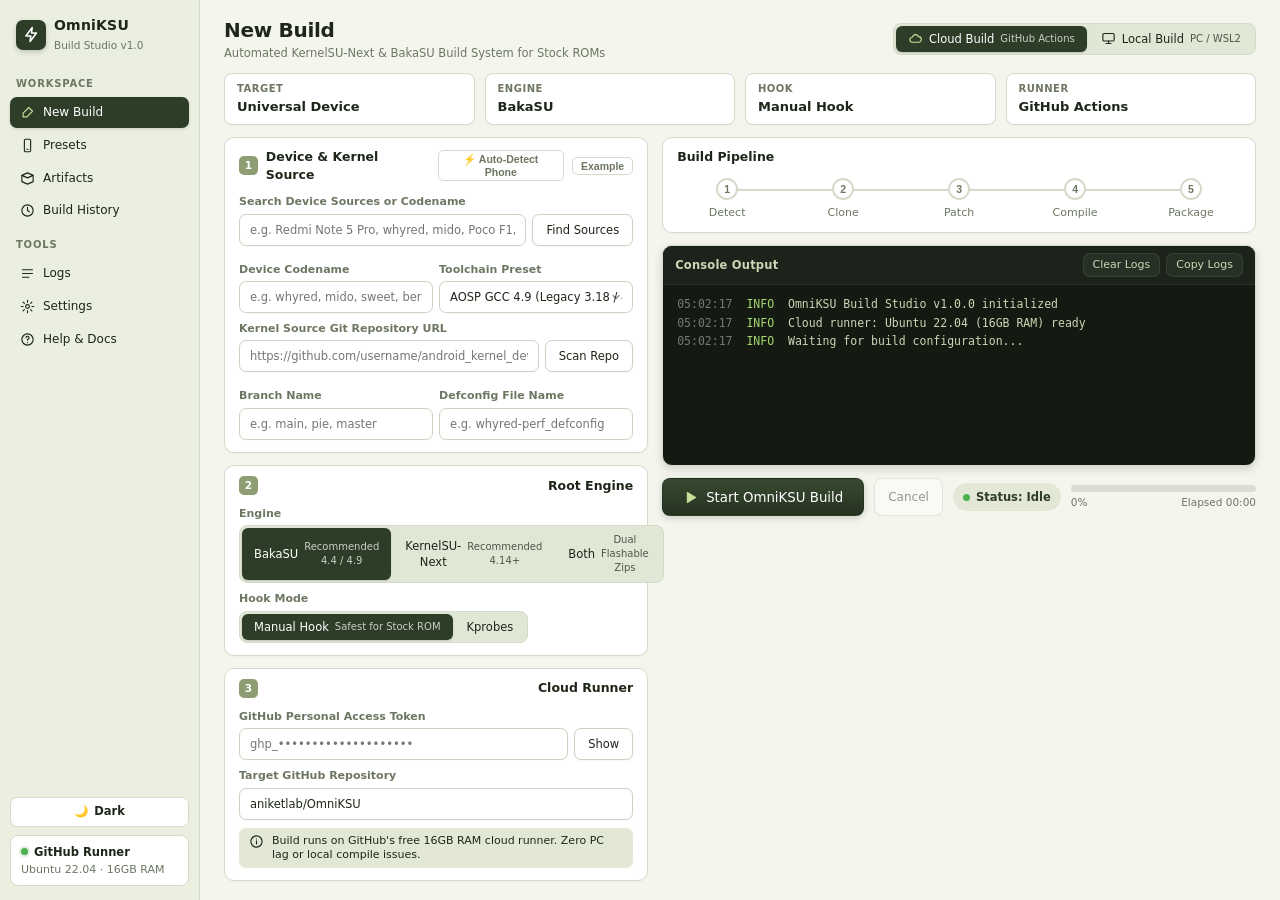
==== ui/index.html @ 3f1cba5b "feat: smart repo inspector, real-time codename sync, recommendation badge, dual engine (both) & kpro" ====
<!DOCTYPE html>
<html lang="en" data-theme="light">
<head>
  <meta charset="utf-8">
  <meta name="viewport" content="width=device-width, initial-scale=1">
  <title>OmniKSU — Build Studio</title>
  <link rel="stylesheet" href="styles.css">
</head>
<body>
<div class="app-shell">
  <!-- Windows Docked Sidebar (Full Height) -->
  <aside class="side">
    <div class="brand">
      <div class="mark">
        <svg viewBox="0 0 24 24"><path d="M13 2L4 14h7l-1 8 9-12h-7z"/></svg>
      </div>
      <div>
        <b>OmniKSU</b>
        <span>Build Studio v1.0</span>
      </div>
    </div>

    <div class="sl">WORKSPACE</div>
    <div class="nav on" data-nav="new-build">
      <svg viewBox="0 0 24 24"><path d="M14 4l6 6-9 9H5v-6z"/></svg>
      <span>New Build</span>
    </div>
    <div class="nav" data-nav="presets">
      <svg viewBox="0 0 24 24"><rect x="7" y="2" width="10" height="20" rx="2"/><path d="M11 18h2"/></svg>
      <span>Presets</span>
    </div>
    <div class="nav" data-nav="artifacts">
      <svg viewBox="0 0 24 24"><path d="M3 7l9-4 9 4-9 4z"/><path d="M3 7v10l9 4 9-4V7"/></svg>
      <span>Artifacts</span>
    </div>
    <div class="nav" data-nav="history">
      <svg viewBox="0 0 24 24"><circle cx="12" cy="12" r="9"/><path d="M12 7v5l3 2"/></svg>
      <span>Build History</span>
    </div>

    <div class="sl">TOOLS</div>
    <div class="nav" data-nav="logs">
      <svg viewBox="0 0 24 24"><path d="M4 6h16M4 12h16M4 18h10"/></svg>
      <span>Logs</span>
    </div>
    <div class="nav" data-nav="settings">
      <svg viewBox="0 0 24 24"><circle cx="12" cy="12" r="3"/><path d="M12 2v3M12 19v3M2 12h3M19 12h3M5 5l2 2M17 17l2 2M19 5l-2 2M7 17l-2 2"/></svg>
      <span>Settings</span>
    </div>
    <div class="nav" data-nav="docs">
      <svg viewBox="0 0 24 24"><circle cx="12" cy="12" r="9"/><path d="M9.5 9a2.5 2.5 0 015 .5c0 1.5-2.5 2-2.5 3.5M12 17h.01"/></svg>
      <span>Help &amp; Docs</span>
    </div>

    <div class="sp"></div>

    <div class="side-bottom">
      <button class="theme-toggle-btn" id="theme-toggle" title="Switch Theme">
        <span id="theme-icon">🌙</span>
        <span id="theme-name">Dark Mode</span>
      </button>

      <div class="stat">
        <b><span class="dot"></span><span id="sn">GitHub Runner</span></b>
        <span id="sd">Ubuntu 22.04 · 16GB RAM</span>
      </div>
    </div>
  </aside>

  <!-- Edge-to-Edge Main Content Area -->
  <main class="main">
    <header>
      <div>
        <h1>New Build</h1>
        <div class="sub">Automated KernelSU-Next &amp; BakaSU Build System for Stock ROMs</div>
      </div>
      <div class="seg" id="mode">
        <button class="on" data-m="cloud">
          <svg viewBox="0 0 24 24"><path d="M7 18a4 4 0 010-8 5 5 0 019.6-1A4 4 0 0117 18z"/></svg>
          Cloud Build <small>GitHub Actions</small>
        </button>
        <button data-m="local">
          <svg viewBox="0 0 24 24"><rect x="3" y="4" width="18" height="12" rx="2"/><path d="M8 20h8M12 16v4"/></svg>
          Local Build <small>PC / WSL2</small>
        </button>
      </div>
    </header>

    <!-- Key Stats Banner -->
    <div class="kv">
      <div><span>Target</span><b id="k1">whyred · 4.4</b></div>
      <div><span>Engine</span><b id="k2">BakaSU</b></div>
      <div><span>Hook</span><b id="k3">Manual Hook</b></div>
      <div><span>Runner</span><b id="k4">GitHub Actions</b></div>
    </div>

    <!-- Configuration & Build Grid -->
    <div class="grid">
      <!-- Left Column (Configuration) -->
      <div>
        <!-- Step 1: Device & Kernel Source -->
        <section class="pn">
          <div class="ph">
            <span><i>1</i>Device &amp; Kernel Source</span>
            <span class="row">
              <button type="button" class="btn-xs" id="btn-detect-phone" title="Detect attached phone via USB ADB">⚡ Auto-Detect Phone</button>
              <button type="button" class="btn-xs" id="btn-fill-example" title="Fill with verified test configuration">Example</button>
            </span>
          </div>
          <div class="pb">
            <!-- Search / Quick Finder Row -->
            <label>Search Device Sources or Codename</label>
            <div class="row">
              <input type="text" id="dev-search-input" placeholder="e.g. Redmi Note 5 Pro, whyred, mido, Poco F1, guacamole">
              <button type="button" class="btn" id="btn-search-sources">Find Sources</button>
            </div>

            <!-- Search Results Dropdown/Box (Collapsible) -->
            <div id="search-results-box" class="search-box hide">
              <div class="sb-header">Found GitHub Kernel Repositories:</div>
              <div id="search-results-list"></div>
            </div>

            <div class="row" style="margin-top: 8px;">
              <div style="flex: 1.2;">
                <label>Device Codename</label>
                <input type="text" id="dev-codename" placeholder="e.g. whyred, mido, sweet, beryllium">
              </div>
              <div style="flex: 1.2;">
                <label>Toolchain Preset</label>
                <select id="toolchain-preset">
                  <option value="gcc-4.9">AOSP GCC 4.9 (Legacy 3.18 / 4.4 / 4.9)</option>
                  <option value="proton-clang">Proton Clang (Kernel 4.14 / 4.19 / 5.4+)</option>
                </select>
              </div>
            </div>

            <label>Kernel Source Git Repository URL</label>
            <div class="row">
              <input type="text" id="kernel-repo" placeholder="https://github.com/username/android_kernel_device">
              <button type="button" class="btn" id="btn-scan-repo" title="Auto-scan repository branches, defconfigs & kernel version">Scan Repo</button>
            </div>

            <!-- Live Compatibility Card (Populates after scan or search) -->
            <div id="compat-card" class="compat-card hide">
              <div class="cc-header">
                <span class="cc-badge" id="cc-ver">Linux 4.4.153</span>
                <span class="cc-badge" id="cc-os">Android 9 (Pie)</span>
                <span class="cc-badge cc-engine" id="cc-engine">BakaSU</span>
              </div>
              <div class="cc-desc" id="cc-rationale">Kernel 4.4 detected. BakaSU atomic pointer swap selected to prevent SELinux boot deadlocks.</div>
              <div class="cc-notice" id="cc-notice">⚠️ Ensure your device is running the matching Android version before flashing.</div>
            </div>

            <div class="row" style="margin-top: 8px;">
              <div style="flex: 1;">
                <label>Branch Name</label>
                <div id="branch-container">
                  <input type="text" id="kernel-branch" placeholder="e.g. main, pie, master">
                </div>
              </div>
              <div style="flex: 1;">
                <label>Defconfig File Name</label>
                <div id="defconfig-container">
                  <input type="text" id="kernel-defconfig" placeholder="e.g. whyred-perf_defconfig">
                </div>
              </div>
            </div>
          </div>
        </section>

        <!-- Step 2: Root Engine -->
        <section class="pn">
          <div class="ph"><i>2</i>Root Engine</div>
          <div class="pb">
            <label>Engine</label>
            <div class="seg" id="eng">
              <button class="on" data-val="bakasu">BakaSU <small>Recommended 4.4 / 4.9</small></button>
              <button data-val="kernelsu-next">KernelSU-Next <small>Recommended 4.14+</small></button>
              <button data-val="both">Both <small>Dual Flashable Zips</small></button>
            </div>

            <label>Hook Mode</label>
            <div class="seg" id="hook">
              <button class="on" data-val="manual">Manual Hook <small>Safest for Stock ROM</small></button>
              <button data-val="kprobes">Kprobes</button>
            </div>
          </div>
        </section>

        <!-- Step 3A: Cloud Runner -->
        <section class="pn" id="cloud">
          <div class="ph"><i>3</i>Cloud Runner</div>
          <div class="pb">
            <label>GitHub Personal Access Token</label>
            <div class="row">
              <input type="password" id="tok" placeholder="ghp_••••••••••••••••••••">
              <button class="btn" id="eye">Show</button>
            </div>
            <label>Target GitHub Repository</label>
            <input type="text" id="target-repo" value="aniketlab/OmniKSU">
            <div class="note">
              <svg viewBox="0 0 24 24"><circle cx="12" cy="12" r="9"/><path d="M12 11v5M12 8h.01"/></svg>
              Build runs on GitHub's free 16GB RAM cloud runner. Zero PC lag or local compile issues.
            </div>
          </div>
        </section>

        <!-- Step 3B: Local Environment -->
        <section class="pn hide" id="local">
          <div class="ph"><i>3</i>Local Environment</div>
          <div class="pb">
            <span class="pill" id="wsl-pill"><span class="dot"></span>WSL2 Detected: Ubuntu</span>
            <label>CPU Threads</label>
            <input type="range" id="thr" min="4" max="16" value="16">
            <div class="rng">
              <span>4</span>
              <b id="thv">16 threads (all cores)</b>
              <span>16</span>
            </div>
            <label>Output Directory</label>
            <div class="row">
              <input type="text" id="out" value="C:\OmniKSU\output">
              <button class="btn" id="brw">Browse…</button>
            </div>
          </div>
        </section>
      </div>

      <!-- Right Column (Build Pipeline & Console) -->
      <div>
        <!-- Pipeline Stepper -->
        <section class="pn">
          <div class="ph">Build Pipeline</div>
          <div class="pipe" id="pipe">
            <div class="stg"><u>1</u>Detect</div>
            <div class="stg"><u>2</u>Clone</div>
            <div class="stg"><u>3</u>Patch</div>
            <div class="stg"><u>4</u>Compile</div>
            <div class="stg"><u>5</u>Package</div>
          </div>
        </section>

        <!-- Console Output -->
        <section class="cons">
          <div class="ch">
            <span>Console Output</span>
            <span class="row">
              <button class="btn" id="clr">Clear Logs</button>
              <button class="btn" id="cpy">Copy Logs</button>
            </span>
          </div>
          <div id="log"></div>
        </section>

        <!-- Build Action Bar -->
        <div class="act">
          <button class="go" id="go">
            <svg viewBox="0 0 24 24"><path d="M7 4l13 8-13 8z"/></svg>
            Start OmniKSU Build
          </button>
          <button class="btn stop" id="stop" disabled>Cancel</button>
          <span class="chip" id="st"><i></i>Status: Idle</span>

          <div class="bw">
            <div class="bar"><div id="pb"></div></div>
            <div class="bm">
              <span id="pc">0%</span>
              <span id="el">Elapsed 00:00</span>
            </div>
          </div>
        </div>
      </div>
    </div>
  </main>
</div>

<script src="app.js"></script>
</body>
</html>
---- ui/styles.css ----
/* OmniKSU Windows Native Edge-to-Edge Theme (Optimized Compact Edition) */

:root, :root[data-theme="light"] {
  --theme: light;
  --bg: #F4F6ED;
  --card: #FFFFFF;
  --side: #EAEFE0;
  --side-grad: #EAEFE0;
  --sage: #8F9E72;
  --sage-l: #E2E8D5;
  --lime: #FFFFFF;
  --olive: #2E3D28;
  --olive2: #3F5436;
  --tx: #1E2619;
  --mute: #6C7762;
  --bd: #D5DBCA;
  --bd-input: #CCD3C0;
  --field: #FFFFFF;
  --con: #141912;
  --con-header: #1C231A;
  --con-btn: #273024;
  --con-btn-hover: #323E2E;
  --con-tx: #CBD7B4;
  --ok: #2E7D32;
  --err: #C62828;
  --warn: #B78103;
  --nav-hover: rgba(46,61,40,.07);
  --nav-on: #2E3D28;
  --nav-on-tx: #FFFFFF;
  --nav-on-svg: #C8DE9A;
  --btn-grad: #FFFFFF;
  --btn-hover: #F2F5EC;
  --go-grad: linear-gradient(180deg, #384A31, #253220);
  --go-hover: linear-gradient(180deg, #42573A, #2C3C27);
  --go-tx: #FFFFFF;
  --go-svg: #C8DE9A;
  --chip-bg: #E2E8D5;
  --chip-tx: #2E3D28;
  --seg-bg: #E1E7D5;
  --seg-on-bg: #2E3D28;
  --seg-on-tx: #FFFFFF;
  --seg-on-svg: #C8DE9A;
  --prog-grad: linear-gradient(90deg, #8F9E72, #2E3D28);
  --pipe-line: #D5DBCA;
  --pipe-act: #2E3D28;
  --pipe-done-bg: #2E3D28;
  --pipe-done-tx: #FFFFFF;
}

:root[data-theme="dark"] {
  --theme: dark;
  --bg: #181818;
  --card: #222222;
  --side: #141414;
  --side-grad: #141414;
  --sage: #A0A0A0;
  --sage-l: #2A2A2A;
  --lime: #FFFFFF;
  --olive: #E10600;
  --olive2: #FF2A1F;
  --tx: #F0F0F0;
  --mute: #9E9E9E;
  --bd: #2E2E2E;
  --bd-input: #383838;
  --field: #1A1A1A;
  --con: #0E0E0E;
  --con-header: #161616;
  --con-btn: #242424;
  --con-btn-hover: #303030;
  --con-tx: #EEEEEE;
  --ok: #4CAF50;
  --err: #FF5252;
  --warn: #FFB300;
  --nav-hover: rgba(255,255,255,.06);
  --nav-on: rgba(255,255,255,.08);
  --nav-on-tx: #FFFFFF;
  --nav-on-svg: #E10600;
  --btn-grad: #262626;
  --btn-hover: #303030;
  --go-grad: linear-gradient(180deg, #E10600, #B30500);
  --go-hover: linear-gradient(180deg, #FF1E17, #C90500);
  --go-tx: #FFFFFF;
  --go-svg: #FFFFFF;
  --chip-bg: #282828;
  --chip-tx: #F0F0F0;
  --seg-bg: #1E1E1E;
  --seg-on-bg: #E10600;
  --seg-on-tx: #FFFFFF;
  --seg-on-svg: #FFFFFF;
  --prog-grad: linear-gradient(90deg, #FF5252, #E10600);
  --pipe-line: #333333;
  --pipe-act: #E10600;
  --pipe-done-bg: #E10600;
  --pipe-done-tx: #FFFFFF;
}

* { box-sizing: border-box; }

html, body {
  margin: 0;
  padding: 0;
  width: 100vw;
  height: 100vh;
  overflow: hidden;
  background: var(--bg);
  font: 12.5px/1.4 "Segoe UI Variable", "Segoe UI", -apple-system, system-ui, sans-serif;
  color: var(--tx);
  user-select: none;
}

svg {
  width: 15px;
  height: 15px;
  stroke: currentColor;
  fill: none;
  stroke-width: 1.8;
  stroke-linecap: round;
  stroke-linejoin: round;
  flex: none;
}

/* Edge-to-Edge App Shell */
.app-shell {
  display: flex;
  width: 100vw;
  height: 100vh;
  background: var(--bg);
}

/* Native Sidebar */
.side {
  width: 200px;
  height: 100vh;
  background: var(--side);
  border-right: 1px solid var(--bd);
  padding: 14px 10px;
  display: flex;
  flex-direction: column;
  gap: 2px;
  flex-shrink: 0;
}

.brand {
  display: flex;
  gap: 8px;
  align-items: center;
  padding: 2px 6px 12px;
}
.mark {
  width: 30px;
  height: 30px;
  border-radius: 7px;
  background: var(--olive);
  color: var(--lime);
  display: grid;
  place-items: center;
  box-shadow: 0 2px 5px rgba(0,0,0,.18);
}
.mark svg {
  width: 17px;
  height: 17px;
  stroke-width: 2.2;
}
.brand b {
  display: block;
  font-size: 14px;
  letter-spacing: .2px;
  font-weight: 700;
}
.brand span {
  font-size: 10.5px;
  color: var(--mute);
}

.sl {
  font-size: 10px;
  font-weight: 700;
  letter-spacing: .8px;
  color: var(--mute);
  padding: 10px 6px 4px;
}
.nav {
  display: flex;
  align-items: center;
  gap: 8px;
  padding: 7px 10px;
  border-radius: 7px;
  color: var(--tx);
  cursor: pointer;
  font-weight: 500;
  font-size: 12px;
  position: relative;
  transition: background 0.15s ease;
}
.nav:hover { background: var(--nav-hover); }
.nav.on {
  background: var(--nav-on);
  color: var(--nav-on-tx);
  box-shadow: 0 1px 3px rgba(0,0,0,.15);
}
.nav.on svg { stroke: var(--nav-on-svg); }

.nav em {
  margin-left: auto;
  font-style: normal;
  font-size: 10px;
  background: rgba(0,0,0,.12);
  padding: 1px 6px;
  border-radius: 8px;
}
.sp { flex: 1; }

.side-bottom {
  display: flex;
  flex-direction: column;
  gap: 8px;
}

.stat {
  background: var(--card);
  border: 1px solid var(--bd);
  border-radius: 8px;
  padding: 8px 10px;
  font-size: 11px;
  color: var(--mute);
}
.stat b {
  display: flex;
  gap: 6px;
  align-items: center;
  color: var(--tx);
  font-size: 11.5px;
  margin-bottom: 2px;
}
.dot {
  width: 7px;
  height: 7px;
  border-radius: 50%;
  background: #4caf50;
  box-shadow: 0 0 0 2px rgba(76,175,80,.2);
}

.theme-toggle-btn {
  height: 30px;
  background: var(--card);
  border: 1px solid var(--bd);
  border-radius: 7px;
  color: var(--tx);
  cursor: pointer;
  display: flex;
  align-items: center;
  justify-content: center;
  gap: 6px;
  font: inherit;
  font-size: 11.5px;
  font-weight: 600;
  transition: background 0.15s;
}
.theme-toggle-btn:hover {
  background: var(--nav-hover);
}

.main {
  flex: 1;
  height: 100vh;
  overflow-y: auto;
  padding: 16px 24px 20px;
}
.main::-webkit-scrollbar {
  width: 5px;
}
.main::-webkit-scrollbar-track {
  background: transparent;
}
.main::-webkit-scrollbar-thumb {
  background: rgba(0,0,0,.15);
  border-radius: 4px;
}
:root[data-theme="dark"] .main::-webkit-scrollbar-thumb {
  background: rgba(255,255,255,.15);
}

header {
  display: flex;
  flex-wrap: wrap;
  gap: 12px;
  justify-content: space-between;
  align-items: center;
  margin-bottom: 12px;
}
h1 {
  margin: 0;
  font-size: 20px;
  font-weight: 700;
  letter-spacing: -.3px;
}
.sub {
  color: var(--mute);
  margin-top: 1px;
  font-size: 11.5px;
}

.seg {
  display: inline-flex;
  background: var(--seg-bg);
  border-radius: 8px;
  padding: 2px;
  gap: 2px;
  border: 1px solid var(--bd);
}
.seg button {
  border: 0;
  background: transparent;
  font: inherit;
  font-weight: 500;
  color: var(--tx);
  padding: 5px 12px;
  border-radius: 6px;
  cursor: pointer;
  display: flex;
  gap: 6px;
  align-items: center;
  font-size: 11.5px;
  transition: all .15s ease;
}
.seg button.on {
  background: var(--seg-on-bg);
  color: var(--seg-on-tx);
  box-shadow: 0 1px 2px rgba(0,0,0,.15);
}
.seg button.on svg { stroke: var(--seg-on-svg); }
.seg small {
  opacity: .75;
  font-size: 10px;
}

.kv {
  display: grid;
  grid-template-columns: repeat(4, 1fr);
  gap: 10px;
  margin-bottom: 12px;
}
.kv div {
  background: var(--card);
  border: 1px solid var(--bd);
  border-radius: 8px;
  padding: 8px 12px;
  box-shadow: 0 1px 2px rgba(0,0,0,.03);
}
.kv span {
  display: block;
  font-size: 10px;
  font-weight: 600;
  letter-spacing: .5px;
  text-transform: uppercase;
  color: var(--mute);
}
.kv b {
  display: block;
  font-size: 13px;
  margin-top: 2px;
  white-space: nowrap;
  overflow: hidden;
  text-overflow: ellipsis;
}

.grid {
  display: grid;
  grid-template-columns: minmax(0, 5fr) minmax(0, 7fr);
  gap: 14px;
}

.pn {
  background: var(--card);
  border: 1px solid var(--bd);
  border-radius: 10px;
  margin-bottom: 12px;
  box-shadow: 0 1px 2px rgba(0,0,0,.03);
}
.ph {
  display: flex;
  align-items: center;
  justify-content: space-between;
  gap: 8px;
  padding: 10px 14px 0;
  font-size: 12.5px;
  font-weight: 700;
}
.ph > span {
  display: inline-flex;
  align-items: center;
  gap: 8px;
}
.btn-xs {
  background: var(--card);
  border: 1px solid var(--bd);
  color: var(--mute);
  border-radius: 5px;
  padding: 2px 8px;
  font-size: 10.5px;
  font-weight: 600;
  cursor: pointer;
  transition: all .15s ease;
}
.btn-xs:hover {
  color: var(--tx);
  border-color: var(--olive);
}

.search-box {
  background: var(--card);
  border: 1px solid var(--bd);
  border-radius: 7px;
  margin-top: 6px;
  padding: 8px;
  max-height: 180px;
  overflow-y: auto;
  box-shadow: 0 4px 10px rgba(0,0,0,.08);
}
.search-box.hide { display: none; }
.sb-header {
  font-size: 10.5px;
  font-weight: 700;
  color: var(--mute);
  margin-bottom: 6px;
  text-transform: uppercase;
}
.sb-item {
  padding: 6px 8px;
  border-radius: 5px;
  cursor: pointer;
  display: flex;
  justify-content: space-between;
  align-items: center;
  border-bottom: 1px solid var(--bd);
  transition: background .15s ease;
}
.sb-item:hover {
  background: var(--nav-hover);
}
.sb-item.rec {
  background: rgba(76, 175, 80, 0.06);
  border-left: 3px solid #4caf50;
}
:root[data-theme="dark"] .sb-item.rec {
  background: rgba(76, 175, 80, 0.12);
  border-left: 3px solid #81c784;
}
.rec-badge {
  display: inline-flex;
  align-items: center;
  gap: 3px;
  background: rgba(76, 175, 80, 0.15);
  color: #2e7d32;
  border: 1px solid rgba(76, 175, 80, 0.35);
  font-size: 9px;
  font-weight: 700;
  padding: 1px 6px;
  border-radius: 4px;
  margin-left: 6px;
  letter-spacing: 0.3px;
  text-transform: uppercase;
}
:root[data-theme="dark"] .rec-badge {
  background: rgba(76, 175, 80, 0.25);
  color: #81c784;
  border-color: rgba(76, 175, 80, 0.5);
}
.sb-item-title {
  font-weight: 600;
  font-size: 11.5px;
  color: var(--tx);
  display: flex;
  align-items: center;
}
.sb-item-meta {
  font-size: 10px;
  color: var(--mute);
}
.sb-item-stars {
  font-size: 10.5px;
  font-weight: 700;
  color: #e6a23c;
}

.compat-card {
  background: var(--sage-l);
  border: 1px solid var(--olive);
  border-radius: 8px;
  padding: 10px 12px;
  margin-top: 10px;
  transition: all .2s ease;
}
.compat-card.hide { display: none; }
.cc-header {
  display: flex;
  gap: 6px;
  flex-wrap: wrap;
  align-items: center;
  margin-bottom: 6px;
}
.cc-badge {
  background: var(--card);
  border: 1px solid var(--bd);
  padding: 2px 7px;
  border-radius: 4px;
  font-size: 10px;
  font-weight: 700;
  color: var(--tx);
}
.cc-badge.cc-engine {
  background: var(--olive);
  color: #fff;
  border: none;
}
.cc-desc {
  font-size: 11px;
  color: var(--tx);
  line-height: 1.4;
  margin-bottom: 4px;
}
.cc-notice {
  font-size: 10.5px;
  color: #e65100;
  font-weight: 600;
}
:root[data-theme="dark"] .cc-notice {
  color: #ff9800;
}
.ph i {
  font-style: normal;
  width: 19px;
  height: 19px;
  border-radius: 5px;
  background: var(--sage);
  color: var(--card);
  display: grid;
  place-items: center;
  font-size: 10.5px;
  font-weight: 800;
}
.pb { padding: 10px 14px 12px; }

label {
  display: block;
  font-size: 11px;
  font-weight: 600;
  color: var(--mute);
  margin: 8px 0 4px;
}
.pb > label:first-child { margin-top: 1px; }

input[type=text], input[type=password], select {
  width: 100%;
  height: 32px;
  background: var(--field);
  border: 1px solid var(--bd-input);
  border-radius: 7px;
  padding: 0 10px;
  font: inherit;
  font-size: 11.5px;
  color: var(--tx);
  outline: 0;
  box-shadow: 0 1px 1px rgba(0,0,0,.02);
}
select {
  appearance: none;
  background-image: url("data:image/svg+xml,%3Csvg xmlns='http://www.w3.org/2000/svg' width='12' height='12' viewBox='0 0 24 24' fill='none' stroke='%23888888' stroke-width='2.6' stroke-linecap='round'%3E%3Cpath d='m6 9 6 6 6-6'/%3E%3C/svg%3E");
  background-repeat: no-repeat;
  background-position: right 10px center;
}
input:focus, select:focus {
  border-color: var(--olive);
  box-shadow: 0 0 0 2px rgba(46,61,40,.18);
}

.cust {
  max-height: 0;
  overflow: hidden;
  opacity: 0;
  transition: all .2s ease;
}
.cust.show {
  max-height: 220px;
  opacity: 1;
  margin-top: 6px;
}

.row {
  display: flex;
  gap: 6px;
}
.btn {
  height: 32px;
  padding: 0 13px;
  background: var(--btn-grad);
  border: 1px solid var(--bd-input);
  border-radius: 7px;
  font: inherit;
  font-size: 11.5px;
  font-weight: 500;
  color: var(--tx);
  cursor: pointer;
  white-space: nowrap;
  display: inline-flex;
  align-items: center;
  gap: 5px;
  box-shadow: 0 1px 2px rgba(0,0,0,.04);
  transition: all .15s ease;
}
.btn:hover {
  background: var(--btn-hover);
  border-color: var(--bd);
}
.btn:active { transform: translateY(1px); }

.note {
  display: flex;
  gap: 8px;
  margin-top: 8px;
  padding: 6px 10px;
  background: var(--sage-l);
  border-radius: 7px;
  font-size: 11px;
  color: var(--tx);
  line-height: 1.3;
}

.pill {
  display: inline-flex;
  align-items: center;
  gap: 6px;
  background: var(--sage-l);
  color: var(--tx);
  padding: 4px 10px;
  border-radius: 12px;
  font-size: 11px;
  font-weight: 600;
}

input[type=range] {
  width: 100%;
  accent-color: var(--olive);
}
.rng {
  display: flex;
  justify-content: space-between;
  font-size: 11px;
  color: var(--mute);
  margin-top: 3px;
}
.rng b { color: var(--tx); }
.hide { display: none !important; }

/* Build Stepper */
.pipe {
  display: flex;
  padding: 12px 6px 12px;
  overflow: auto;
}
.stg {
  flex: 1;
  min-width: 65px;
  text-align: center;
  position: relative;
  font-size: 11px;
  color: var(--mute);
  font-weight: 500;
}
.stg::before {
  content: "";
  position: absolute;
  top: 11px;
  left: -50%;
  width: 100%;
  height: 2px;
  background: var(--pipe-line);
}
.stg:first-child::before { display: none; }
.stg.done::before, .stg.act::before { background: var(--pipe-act); }

.stg u {
  position: relative;
  z-index: 1;
  display: grid;
  place-items: center;
  width: 22px;
  height: 22px;
  margin: 0 auto 5px;
  border-radius: 50%;
  background: var(--card);
  border: 2px solid var(--bd);
  font: 700 10.5px sans-serif;
  text-decoration: none;
}
.stg.done u {
  background: var(--pipe-done-bg);
  border-color: var(--pipe-done-bg);
  color: var(--pipe-done-tx);
}
.stg.act u {
  border-color: var(--pipe-act);
  color: var(--pipe-act);
  box-shadow: 0 0 0 3px rgba(46,61,40,.18);
}
.stg.act, .stg.done {
  color: var(--tx);
  font-weight: 600;
}

/* Console Box */
.cons {
  background: var(--con);
  border-radius: 10px;
  margin-bottom: 12px;
  overflow: hidden;
  border: 1px solid var(--bd);
  box-shadow: 0 3px 10px rgba(0,0,0,.15);
}
.ch {
  display: flex;
  justify-content: space-between;
  align-items: center;
  padding: 7px 12px;
  background: var(--con-header);
  color: var(--con-tx);
  font-size: 11.5px;
  font-weight: 600;
  letter-spacing: .2px;
  border-bottom: 1px solid rgba(255,255,255,.06);
}
.ch .btn {
  height: 24px;
  font-size: 11px;
  padding: 0 9px;
  background: var(--con-btn);
  color: var(--con-tx);
  border-color: rgba(255,255,255,.08);
  box-shadow: none;
}
.ch .btn:hover { background: var(--con-btn-hover); }

#log {
  height: 180px;
  overflow-y: auto;
  padding: 10px 14px;
  font: 11.5px/1.6 "Cascadia Mono", Consolas, monospace;
  color: var(--con-tx);
  white-space: pre-wrap;
  word-break: break-word;
}
.ts { color: #777777; }
.t-INFO { color: #A4D96C; }
.t-PATCH { color: #E5C07B; }
.t-BUILD { color: #61AFEF; }
.t-PACK { color: #C678DD; }
.t-OK { color: #98C379; }
.t-ERR { color: #E06C75; }

/* Action Bar */
.act {
  display: flex;
  flex-wrap: wrap;
  gap: 10px;
  align-items: center;
}
.go {
  height: 38px;
  padding: 0 20px;
  border: 1px solid rgba(0,0,0,.15);
  border-radius: 8px;
  background: var(--go-grad);
  color: var(--go-tx);
  font: 600 13px inherit;
  font-family: inherit;
  cursor: pointer;
  display: inline-flex;
  align-items: center;
  gap: 8px;
  box-shadow: 0 2px 7px rgba(0,0,0,.18);
  transition: all .15s ease;
}
.go:hover { background: var(--go-hover); }
.go:active { transform: translateY(1px); }
.go:disabled { opacity: .5; cursor: not-allowed; }
.go svg {
  stroke: var(--go-svg);
  fill: var(--go-svg);
}

.stop {
  height: 38px;
  border-radius: 8px;
  font-size: 12px;
}
.stop:disabled { opacity: .45; cursor: not-allowed; }

.chip {
  height: 28px;
  display: inline-flex;
  align-items: center;
  gap: 6px;
  padding: 0 10px;
  border-radius: 14px;
  background: var(--chip-bg);
  color: var(--chip-tx);
  font-size: 11.5px;
  font-weight: 600;
}
.chip i {
  width: 7px;
  height: 7px;
  border-radius: 50%;
  background: #4caf50;
}
.chip.run i { background: #ff9800; }
.chip.err { background: rgba(225,6,0,.15); color: var(--err); }
.chip.err i { background: var(--err); }

.bw {
  flex: 1;
  min-width: 160px;
}
.bar {
  height: 7px;
  background: rgba(0,0,0,.1);
  border-radius: 4px;
  overflow: hidden;
}
.bar div {
  height: 100%;
  width: 0;
  border-radius: 4px;
  background: var(--prog-grad);
  transition: width .5s ease;
}
.bm {
  display: flex;
  justify-content: space-between;
  font-size: 10.5px;
  color: var(--mute);
  margin-top: 3px;
}
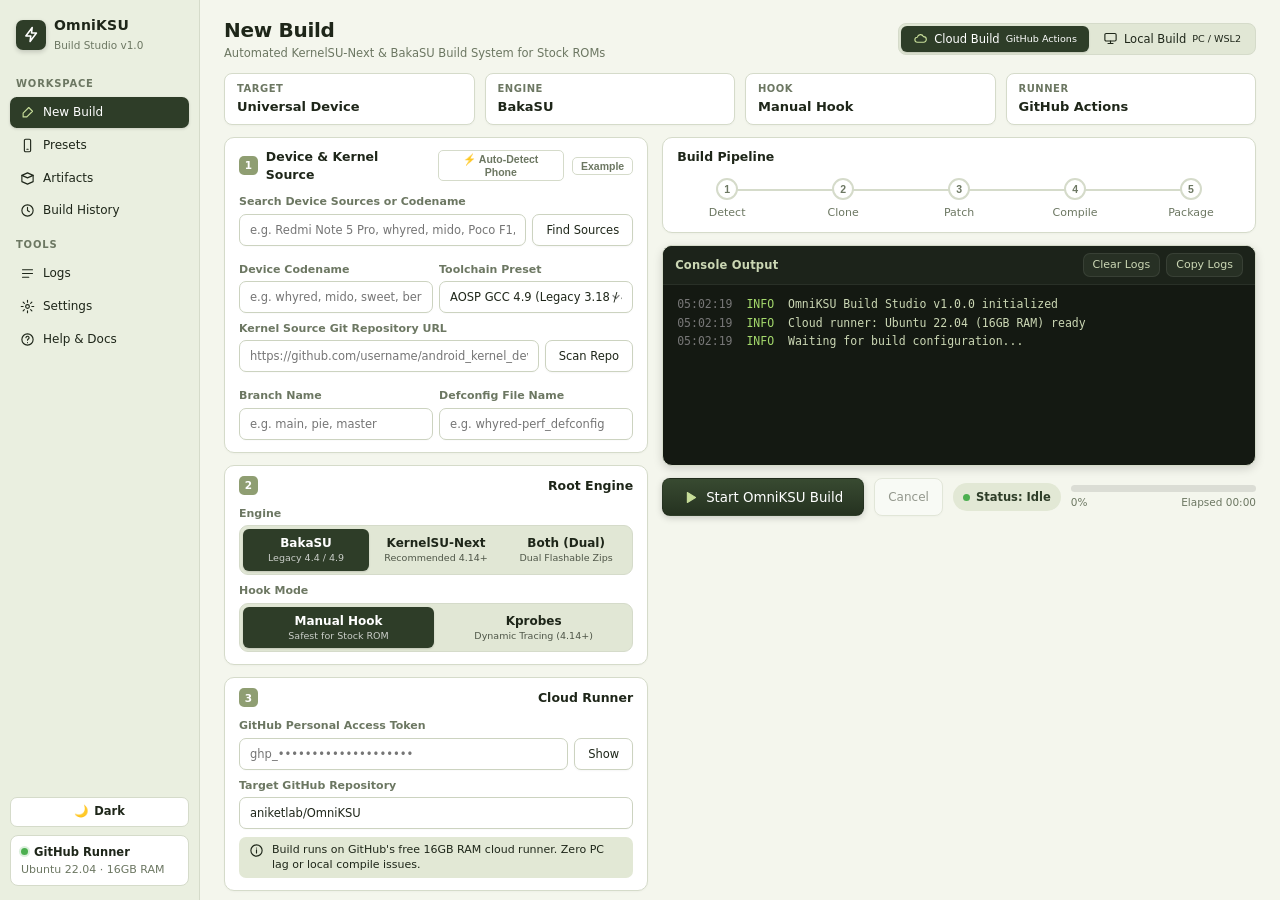
==== commit 3552d01b: "fix(ui): responsive segmented controls, clean recommendation badge, and small screen layout" ====
--- a/ui/index.html
+++ b/ui/index.html
@@ -175,15 +175,30 @@
           <div class="pb">
             <label>Engine</label>
             <div class="seg" id="eng">
-              <button class="on" data-val="bakasu">BakaSU <small>Recommended 4.4 / 4.9</small></button>
-              <button data-val="kernelsu-next">KernelSU-Next <small>Recommended 4.14+</small></button>
-              <button data-val="both">Both <small>Dual Flashable Zips</small></button>
+              <button class="on" data-val="bakasu">
+                <span class="seg-title">BakaSU</span>
+                <small>Legacy 4.4 / 4.9</small>
+              </button>
+              <button data-val="kernelsu-next">
+                <span class="seg-title">KernelSU-Next</span>
+                <small>Recommended 4.14+</small>
+              </button>
+              <button data-val="both">
+                <span class="seg-title">Both (Dual)</span>
+                <small>Dual Flashable Zips</small>
+              </button>
             </div>
 
             <label>Hook Mode</label>
             <div class="seg" id="hook">
-              <button class="on" data-val="manual">Manual Hook <small>Safest for Stock ROM</small></button>
-              <button data-val="kprobes">Kprobes</button>
+              <button class="on" data-val="manual">
+                <span class="seg-title">Manual Hook</span>
+                <small>Safest for Stock ROM</small>
+              </button>
+              <button data-val="kprobes">
+                <span class="seg-title">Kprobes</span>
+                <small>Dynamic Tracing (4.14+)</small>
+              </button>
             </div>
           </div>
         </section>
--- a/ui/styles.css
+++ b/ui/styles.css
@@ -307,6 +307,7 @@
   padding: 2px;
   gap: 2px;
   border: 1px solid var(--bd);
+  box-sizing: border-box;
 }
 .seg button {
   border: 0;
@@ -322,6 +323,7 @@
   align-items: center;
   font-size: 11.5px;
   transition: all .15s ease;
+  box-sizing: border-box;
 }
 .seg button.on {
   background: var(--seg-on-bg);
@@ -329,9 +331,45 @@
   box-shadow: 0 1px 2px rgba(0,0,0,.15);
 }
 .seg button.on svg { stroke: var(--seg-on-svg); }
-.seg small {
+
+/* Full-width segmented cards inside panels (.pb .seg) */
+.pb .seg {
+  display: flex;
+  width: 100%;
+  padding: 3px;
+  gap: 4px;
+  border-radius: 9px;
+  box-sizing: border-box;
+}
+.pb .seg button {
+  flex: 1 1 0;
+  min-width: 0;
+  padding: 7px 4px;
+  border-radius: 6px;
+  display: flex;
+  flex-direction: column;
+  align-items: center;
+  justify-content: center;
+  text-align: center;
+  gap: 2px;
+}
+.pb .seg .seg-title {
+  font-size: 12px;
+  font-weight: 600;
+  white-space: nowrap !important;
+  overflow: hidden;
+  text-overflow: ellipsis;
+  max-width: 100%;
+  line-height: 1.25;
+}
+.pb .seg small {
+  font-size: 9.5px;
   opacity: .75;
-  font-size: 10px;
+  white-space: nowrap !important;
+  overflow: hidden;
+  text-overflow: ellipsis;
+  max-width: 100%;
+  line-height: 1.15;
 }
 
 .kv {
@@ -410,77 +448,120 @@
 .search-box {
   background: var(--card);
   border: 1px solid var(--bd);
-  border-radius: 7px;
+  border-radius: 8px;
   margin-top: 6px;
-  padding: 8px;
-  max-height: 180px;
+  padding: 6px;
+  max-height: 200px;
   overflow-y: auto;
-  box-shadow: 0 4px 10px rgba(0,0,0,.08);
+  overflow-x: hidden !important;
+  box-shadow: 0 4px 14px rgba(0,0,0,.08);
 }
 .search-box.hide { display: none; }
 .sb-header {
-  font-size: 10.5px;
+  font-size: 10px;
   font-weight: 700;
   color: var(--mute);
-  margin-bottom: 6px;
+  padding: 4px 6px 6px;
+  letter-spacing: .5px;
   text-transform: uppercase;
 }
 .sb-item {
-  padding: 6px 8px;
-  border-radius: 5px;
+  padding: 7px 10px;
+  border-radius: 6px;
   cursor: pointer;
   display: flex;
   justify-content: space-between;
   align-items: center;
   border-bottom: 1px solid var(--bd);
-  transition: background .15s ease;
+  transition: all .15s ease;
+  min-width: 0;
+  gap: 8px;
+}
+.sb-item:last-child {
+  border-bottom: none;
 }
 .sb-item:hover {
   background: var(--nav-hover);
 }
 .sb-item.rec {
-  background: rgba(76, 175, 80, 0.06);
-  border-left: 3px solid #4caf50;
+  background: rgba(76, 175, 80, 0.08);
+  border-left: 3px solid #388e3c;
 }
 :root[data-theme="dark"] .sb-item.rec {
-  background: rgba(76, 175, 80, 0.12);
+  background: rgba(76, 175, 80, 0.15);
   border-left: 3px solid #81c784;
+}
+.sb-item-main {
+  flex: 1;
+  min-width: 0;
+  display: flex;
+  flex-direction: column;
+  gap: 3px;
+}
+.sb-item-header {
+  display: flex;
+  align-items: center;
+  gap: 6px;
+  min-width: 0;
+}
+.sb-item-title {
+  font-weight: 600;
+  font-size: 11.5px;
+  color: var(--tx);
+  white-space: nowrap;
+  overflow: hidden;
+  text-overflow: ellipsis;
+  flex: 1;
+  min-width: 0;
 }
 .rec-badge {
   display: inline-flex;
   align-items: center;
   gap: 3px;
-  background: rgba(76, 175, 80, 0.15);
-  color: #2e7d32;
-  border: 1px solid rgba(76, 175, 80, 0.35);
-  font-size: 9px;
+  background: #e8f5e9;
+  color: #1b5e20;
+  border: 1px solid #a5d6a7;
+  font-size: 8.5px;
   font-weight: 700;
-  padding: 1px 6px;
+  padding: 2px 6px;
   border-radius: 4px;
-  margin-left: 6px;
+  white-space: nowrap !important;
+  flex-shrink: 0 !important;
   letter-spacing: 0.3px;
   text-transform: uppercase;
+  line-height: 1.2;
 }
 :root[data-theme="dark"] .rec-badge {
-  background: rgba(76, 175, 80, 0.25);
+  background: rgba(46, 125, 50, 0.3);
   color: #81c784;
-  border-color: rgba(76, 175, 80, 0.5);
-}
-.sb-item-title {
-  font-weight: 600;
-  font-size: 11.5px;
-  color: var(--tx);
-  display: flex;
-  align-items: center;
+  border-color: rgba(129, 199, 132, 0.4);
 }
 .sb-item-meta {
   font-size: 10px;
   color: var(--mute);
+  white-space: nowrap;
+  overflow: hidden;
+  text-overflow: ellipsis;
+  min-width: 0;
+}
+.sb-meta-rec {
+  color: #2e7d32;
+  font-weight: 600;
+}
+:root[data-theme="dark"] .sb-meta-rec {
+  color: #81c784;
+}
+.sb-branch-tag {
+  color: var(--mute);
+  font-family: monospace;
 }
 .sb-item-stars {
-  font-size: 10.5px;
+  font-size: 11px;
   font-weight: 700;
   color: #e6a23c;
+  flex-shrink: 0;
+  white-space: nowrap;
+  padding-left: 4px;
 }
 
 .compat-card {
@@ -841,3 +922,59 @@
   color: var(--mute);
   margin-top: 3px;
 }
+
+/* ==========================================================================
+   Responsive Adaptations for Small Desktop Screens & Window Resizing
+   ========================================================================== */
+@media (max-width: 1080px) {
+  .grid {
+    grid-template-columns: 1fr;
+    gap: 16px;
+  }
+  .kv {
+    grid-template-columns: repeat(2, 1fr);
+  }
+  .console {
+    height: 240px;
+  }
+}
+
+@media (max-width: 720px) {
+  .main {
+    padding: 12px 14px 16px;
+  }
+  .kv {
+    grid-template-columns: 1fr;
+  }
+  .row {
+    flex-direction: column;
+    align-items: stretch;
+    gap: 8px;
+  }
+  .ph {
+    flex-direction: column;
+    align-items: flex-start;
+    gap: 8px;
+  }
+  .ph > span.row {
+    flex-direction: row;
+    width: 100%;
+    justify-content: flex-end;
+  }
+  header {
+    flex-direction: column;
+    align-items: flex-start;
+    gap: 10px;
+  }
+  .pb .seg {
+    flex-direction: column;
+  }
+  .pb .seg button {
+    flex-direction: row;
+    justify-content: space-between;
+    padding: 8px 12px;
+  }
+  .pb .seg small {
+    margin-top: 0;
+  }
+}
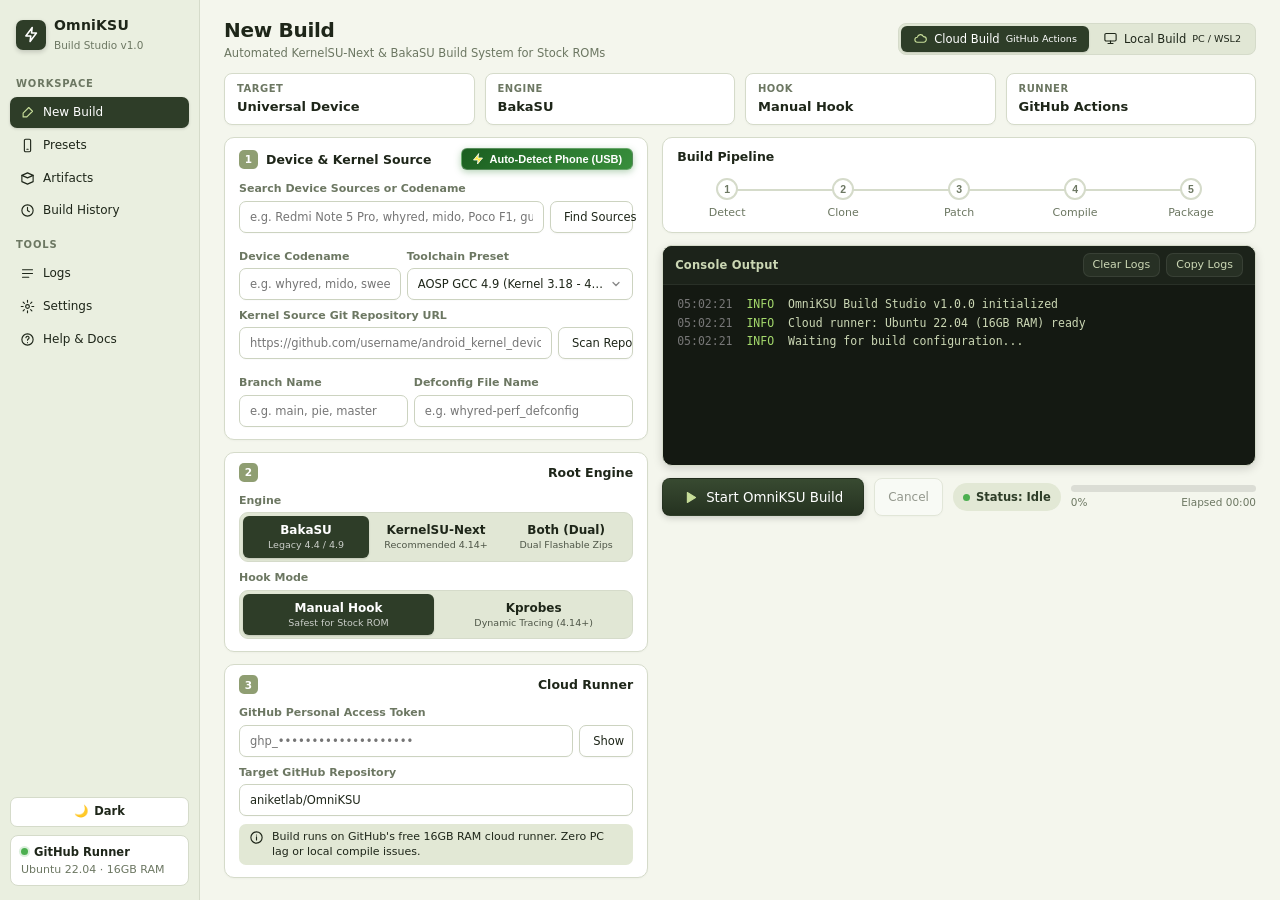
==== commit 406c8c63: "fix(ui): remove example button, style autodetect button, fix toolchain text clipping & branch select" ====
--- a/ui/index.html
+++ b/ui/index.html
@@ -102,10 +102,10 @@
         <section class="pn">
           <div class="ph">
             <span><i>1</i>Device &amp; Kernel Source</span>
-            <span class="row">
-              <button type="button" class="btn-xs" id="btn-detect-phone" title="Detect attached phone via USB ADB">⚡ Auto-Detect Phone</button>
-              <button type="button" class="btn-xs" id="btn-fill-example" title="Fill with verified test configuration">Example</button>
-            </span>
+            <button type="button" class="btn-autodetect" id="btn-detect-phone" title="Auto-detect phone hardware via ADB">
+              <svg viewBox="0 0 24 24"><polygon points="13 2 3 14 12 14 11 22 21 10 12 10 13 2"></polygon></svg>
+              Auto-Detect Phone (USB)
+            </button>
           </div>
           <div class="pb">
             <!-- Search / Quick Finder Row -->
@@ -122,15 +122,15 @@
             </div>
 
             <div class="row" style="margin-top: 8px;">
-              <div style="flex: 1.2;">
+              <div style="flex: 1; min-width: 0;">
                 <label>Device Codename</label>
                 <input type="text" id="dev-codename" placeholder="e.g. whyred, mido, sweet, beryllium">
               </div>
-              <div style="flex: 1.2;">
+              <div style="flex: 1.4; min-width: 0;">
                 <label>Toolchain Preset</label>
                 <select id="toolchain-preset">
-                  <option value="gcc-4.9">AOSP GCC 4.9 (Legacy 3.18 / 4.4 / 4.9)</option>
-                  <option value="proton-clang">Proton Clang (Kernel 4.14 / 4.19 / 5.4+)</option>
+                  <option value="gcc-4.9">AOSP GCC 4.9 (Kernel 3.18 - 4.9)</option>
+                  <option value="proton-clang">Proton Clang (Kernel 4.14+)</option>
                 </select>
               </div>
             </div>
@@ -153,13 +153,13 @@
             </div>
 
             <div class="row" style="margin-top: 8px;">
-              <div style="flex: 1;">
+              <div style="flex: 1; min-width: 0;">
                 <label>Branch Name</label>
                 <div id="branch-container">
                   <input type="text" id="kernel-branch" placeholder="e.g. main, pie, master">
                 </div>
               </div>
-              <div style="flex: 1;">
+              <div style="flex: 1.3; min-width: 0;">
                 <label>Defconfig File Name</label>
                 <div id="defconfig-container">
                   <input type="text" id="kernel-defconfig" placeholder="e.g. whyred-perf_defconfig">
--- a/ui/styles.css
+++ b/ui/styles.css
@@ -445,6 +445,41 @@
   border-color: var(--olive);
 }
 
+.btn-autodetect {
+  background: linear-gradient(135deg, #1b5e20 0%, #2e7d32 60%, #388e3c 100%);
+  color: #ffffff;
+  border: 1px solid rgba(255, 255, 255, 0.25);
+  border-radius: 6px;
+  padding: 4px 10px;
+  font-size: 11px;
+  font-weight: 700;
+  cursor: pointer;
+  display: inline-flex;
+  align-items: center;
+  gap: 6px;
+  box-shadow: 0 2px 7px rgba(46, 125, 50, 0.35);
+  transition: all 0.18s ease;
+  flex-shrink: 0;
+  line-height: 1;
+}
+.btn-autodetect:hover {
+  transform: translateY(-1px);
+  box-shadow: 0 4px 12px rgba(46, 125, 50, 0.45);
+  background: linear-gradient(135deg, #2e7d32 0%, #388e3c 60%, #43a047 100%);
+  border-color: rgba(255, 255, 255, 0.4);
+}
+.btn-autodetect:active {
+  transform: translateY(0);
+  box-shadow: 0 1px 4px rgba(46, 125, 50, 0.25);
+}
+.btn-autodetect svg {
+  width: 12px;
+  height: 12px;
+  stroke: #ffffff;
+  fill: #ffeb3b;
+  stroke-width: 1.6;
+}
+
 .search-box {
   background: var(--card);
   border: 1px solid var(--bd);
@@ -649,6 +684,10 @@
   background-image: url("data:image/svg+xml,%3Csvg xmlns='http://www.w3.org/2000/svg' width='12' height='12' viewBox='0 0 24 24' fill='none' stroke='%23888888' stroke-width='2.6' stroke-linecap='round'%3E%3Cpath d='m6 9 6 6 6-6'/%3E%3C/svg%3E");
   background-repeat: no-repeat;
   background-position: right 10px center;
+  padding-right: 28px;
+  text-overflow: ellipsis;
+  white-space: nowrap;
+  overflow: hidden;
 }
 input:focus, select:focus {
   border-color: var(--olive);
@@ -670,6 +709,9 @@
 .row {
   display: flex;
   gap: 6px;
+}
+.row > * {
+  min-width: 0;
 }
 .btn {
   height: 32px;
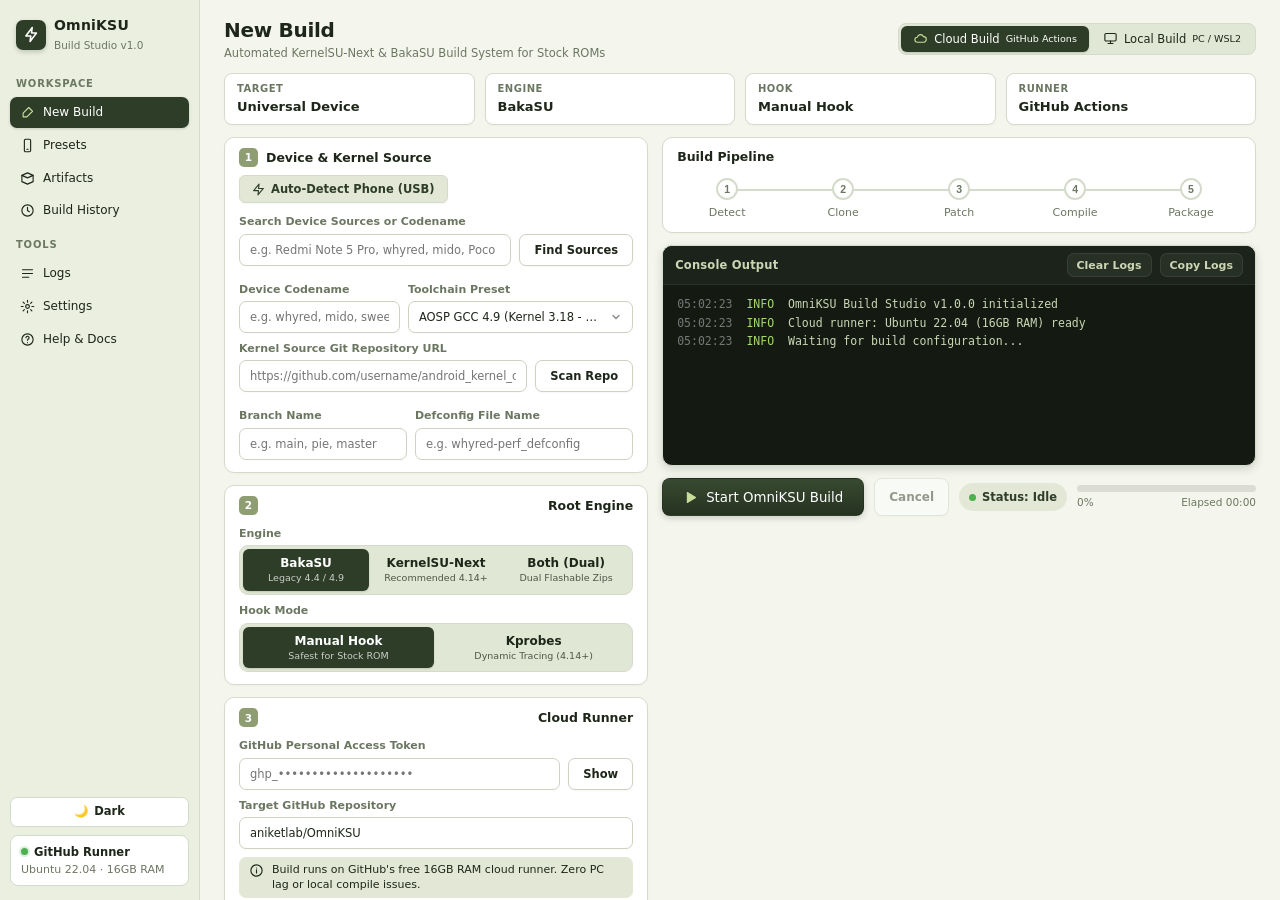
==== commit dd6cd0ae: "fix(ui): clean and professional engineering language for compatibility card and remove vibe-code emo" ====
--- a/ui/index.html
+++ b/ui/index.html
@@ -148,8 +148,11 @@
                 <span class="cc-badge" id="cc-os">Android 9 (Pie)</span>
                 <span class="cc-badge cc-engine" id="cc-engine">BakaSU</span>
               </div>
-              <div class="cc-desc" id="cc-rationale">Kernel 4.4 detected. BakaSU atomic pointer swap selected to prevent SELinux boot deadlocks.</div>
-              <div class="cc-notice" id="cc-notice">⚠️ Ensure your device is running the matching Android version before flashing.</div>
+              <div class="cc-desc" id="cc-rationale">Linux 4.4 legacy architecture. Configured with BakaSU for stable stock ROM root access.</div>
+              <div class="cc-status status-ok" id="cc-status">
+                <svg id="cc-status-icon" viewBox="0 0 24 24"><path d="M20 6L9 17l-5-5"/></svg>
+                <span id="cc-notice">Hardware Verified: Compatible with connected device.</span>
+              </div>
             </div>
 
             <div class="row" style="margin-top: 8px;">
--- a/ui/styles.css
+++ b/ui/styles.css
@@ -419,6 +419,7 @@
   display: flex;
   align-items: center;
   justify-content: space-between;
+  flex-wrap: wrap;
   gap: 8px;
   padding: 10px 14px 0;
   font-size: 12.5px;
@@ -446,38 +447,43 @@
 }
 
 .btn-autodetect {
-  background: linear-gradient(135deg, #1b5e20 0%, #2e7d32 60%, #388e3c 100%);
-  color: #ffffff;
-  border: 1px solid rgba(255, 255, 255, 0.25);
+  height: 28px;
+  padding: 0 12px;
+  background: var(--sage-l);
+  color: var(--olive);
+  border: 1px solid var(--bd);
   border-radius: 6px;
-  padding: 4px 10px;
-  font-size: 11px;
-  font-weight: 700;
+  font: inherit;
+  font-size: 11.5px;
+  font-weight: 600;
+  line-height: normal;
   cursor: pointer;
   display: inline-flex;
   align-items: center;
+  justify-content: center;
   gap: 6px;
-  box-shadow: 0 2px 7px rgba(46, 125, 50, 0.35);
-  transition: all 0.18s ease;
+  box-shadow: 0 1px 2px rgba(0, 0, 0, 0.04);
+  transition: all 0.15s ease;
   flex-shrink: 0;
-  line-height: 1;
+  white-space: nowrap;
 }
 .btn-autodetect:hover {
-  transform: translateY(-1px);
-  box-shadow: 0 4px 12px rgba(46, 125, 50, 0.45);
-  background: linear-gradient(135deg, #2e7d32 0%, #388e3c 60%, #43a047 100%);
-  border-color: rgba(255, 255, 255, 0.4);
+  background: var(--olive);
+  color: var(--lime);
+  border-color: var(--olive);
+  box-shadow: 0 2px 5px rgba(0, 0, 0, 0.12);
 }
 .btn-autodetect:active {
-  transform: translateY(0);
-  box-shadow: 0 1px 4px rgba(46, 125, 50, 0.25);
+  transform: translateY(1px);
+  box-shadow: none;
 }
 .btn-autodetect svg {
-  width: 12px;
-  height: 12px;
-  stroke: #ffffff;
-  fill: #ffeb3b;
-  stroke-width: 1.6;
+  width: 13px;
+  height: 13px;
+  stroke: currentColor;
+  fill: none;
+  stroke-width: 2;
+  transition: stroke 0.15s ease;
 }
 
 .search-box {
@@ -600,12 +606,14 @@
 }
 
 .compat-card {
-  background: var(--sage-l);
-  border: 1px solid var(--olive);
+  background: var(--card);
+  border: 1px solid var(--bd);
+  border-left: 3px solid var(--olive);
   border-radius: 8px;
   padding: 10px 12px;
   margin-top: 10px;
-  transition: all .2s ease;
+  box-shadow: 0 1px 3px rgba(0, 0, 0, 0.03);
+  transition: all 0.2s ease;
 }
 .compat-card.hide { display: none; }
 .cc-header {
@@ -616,32 +624,100 @@
   margin-bottom: 6px;
 }
 .cc-badge {
-  background: var(--card);
+  background: var(--bg);
   border: 1px solid var(--bd);
-  padding: 2px 7px;
+  padding: 2px 8px;
   border-radius: 4px;
-  font-size: 10px;
-  font-weight: 700;
-  color: var(--tx);
+  font-size: 10.5px;
+  font-weight: 600;
+  color: var(--tx);
+  letter-spacing: 0.2px;
 }
 .cc-badge.cc-engine {
   background: var(--olive);
-  color: #fff;
-  border: none;
+  color: var(--lime);
+  border-color: var(--olive);
 }
 .cc-desc {
+  font-size: 11.5px;
+  color: var(--tx);
+  line-height: 1.45;
+  margin-bottom: 6px;
+}
+.cc-status {
+  display: flex;
+  align-items: flex-start;
+  gap: 7px;
   font-size: 11px;
-  color: var(--tx);
   line-height: 1.4;
-  margin-bottom: 4px;
-}
-.cc-notice {
-  font-size: 10.5px;
-  color: #e65100;
-  font-weight: 600;
-}
-:root[data-theme="dark"] .cc-notice {
-  color: #ff9800;
+  padding: 6px 9px;
+  border-radius: 6px;
+  background: var(--bg);
+  border: 1px solid var(--bd);
+  margin-top: 4px;
+}
+.cc-status svg {
+  width: 13px;
+  height: 13px;
+  margin-top: 1px;
+  flex-shrink: 0;
+  stroke-width: 2;
+}
+.cc-status.status-ok {
+  background: rgba(46, 125, 50, 0.07);
+  border-color: rgba(46, 125, 50, 0.25);
+  color: #2e7d32;
+}
+.cc-status.status-ok svg {
+  stroke: #2e7d32;
+}
+:root[data-theme="dark"] .cc-status.status-ok {
+  background: rgba(76, 175, 80, 0.12);
+  border-color: rgba(76, 175, 80, 0.3);
+  color: #81c784;
+}
+:root[data-theme="dark"] .cc-status.status-ok svg {
+  stroke: #81c784;
+}
+.cc-status.status-warn {
+  background: rgba(230, 162, 60, 0.08);
+  border-color: rgba(230, 162, 60, 0.3);
+  color: #b78103;
+}
+.cc-status.status-warn svg {
+  stroke: #b78103;
+}
+:root[data-theme="dark"] .cc-status.status-warn {
+  background: rgba(255, 179, 0, 0.12);
+  border-color: rgba(255, 179, 0, 0.3);
+  color: #ffb74d;
+}
+:root[data-theme="dark"] .cc-status.status-warn svg {
+  stroke: #ffb74d;
+}
+.cc-status.status-err {
+  background: rgba(198, 40, 40, 0.08);
+  border-color: rgba(198, 40, 40, 0.3);
+  color: #c62828;
+}
+.cc-status.status-err svg {
+  stroke: #c62828;
+}
+:root[data-theme="dark"] .cc-status.status-err {
+  background: rgba(244, 67, 54, 0.12);
+  border-color: rgba(244, 67, 54, 0.3);
+  color: #ef5350;
+}
+:root[data-theme="dark"] .cc-status.status-err svg {
+  stroke: #ef5350;
+}
+.cc-status.status-info {
+  background: var(--bg);
+  border-color: var(--bd);
+  color: var(--mute);
+}
+.cc-status.status-info svg {
+  stroke: var(--mute);
 }
 .ph i {
   font-style: normal;
@@ -708,28 +784,57 @@
 
 .row {
   display: flex;
-  gap: 6px;
-}
-.row > * {
+  gap: 8px;
+  align-items: center;
+  box-sizing: border-box;
+}
+
+.pb .row {
+  width: 100%;
+  max-width: 100%;
+}
+
+.row > input[type=text],
+.row > input[type=password],
+.row > select {
+  flex: 1 1 0%;
   min-width: 0;
-}
+  width: 0;
+  box-sizing: border-box;
+}
+
+.row > .btn,
+.row > button {
+  flex: 0 0 auto;
+  white-space: nowrap;
+}
+
+.row > div {
+  min-width: 0;
+}
+
 .btn {
   height: 32px;
-  padding: 0 13px;
+  padding: 0 14px;
   background: var(--btn-grad);
   border: 1px solid var(--bd-input);
   border-radius: 7px;
   font: inherit;
   font-size: 11.5px;
-  font-weight: 500;
+  font-weight: 600;
   color: var(--tx);
   cursor: pointer;
   white-space: nowrap;
   display: inline-flex;
   align-items: center;
-  gap: 5px;
+  justify-content: center;
+  text-align: center;
+  gap: 6px;
   box-shadow: 0 1px 2px rgba(0,0,0,.04);
   transition: all .15s ease;
+  flex-shrink: 0;
+  box-sizing: border-box;
+  line-height: normal;
 }
 .btn:hover {
   background: var(--btn-hover);
@@ -968,7 +1073,7 @@
 /* ==========================================================================
    Responsive Adaptations for Small Desktop Screens & Window Resizing
    ========================================================================== */
-@media (max-width: 1080px) {
+@media (max-width: 1140px) {
   .grid {
     grid-template-columns: 1fr;
     gap: 16px;
@@ -976,47 +1081,26 @@
   .kv {
     grid-template-columns: repeat(2, 1fr);
   }
-  .console {
-    height: 240px;
+  #log {
+    height: 220px;
   }
 }
 
-@media (max-width: 720px) {
+@media (max-width: 768px) {
   .main {
     padding: 12px 14px 16px;
   }
   .kv {
     grid-template-columns: 1fr;
   }
-  .row {
-    flex-direction: column;
-    align-items: stretch;
-    gap: 8px;
-  }
   .ph {
     flex-direction: column;
     align-items: flex-start;
     gap: 8px;
-  }
-  .ph > span.row {
-    flex-direction: row;
-    width: 100%;
-    justify-content: flex-end;
   }
   header {
     flex-direction: column;
     align-items: flex-start;
     gap: 10px;
   }
-  .pb .seg {
-    flex-direction: column;
-  }
-  .pb .seg button {
-    flex-direction: row;
-    justify-content: space-between;
-    padding: 8px 12px;
-  }
-  .pb .seg small {
-    margin-top: 0;
-  }
-}
+}
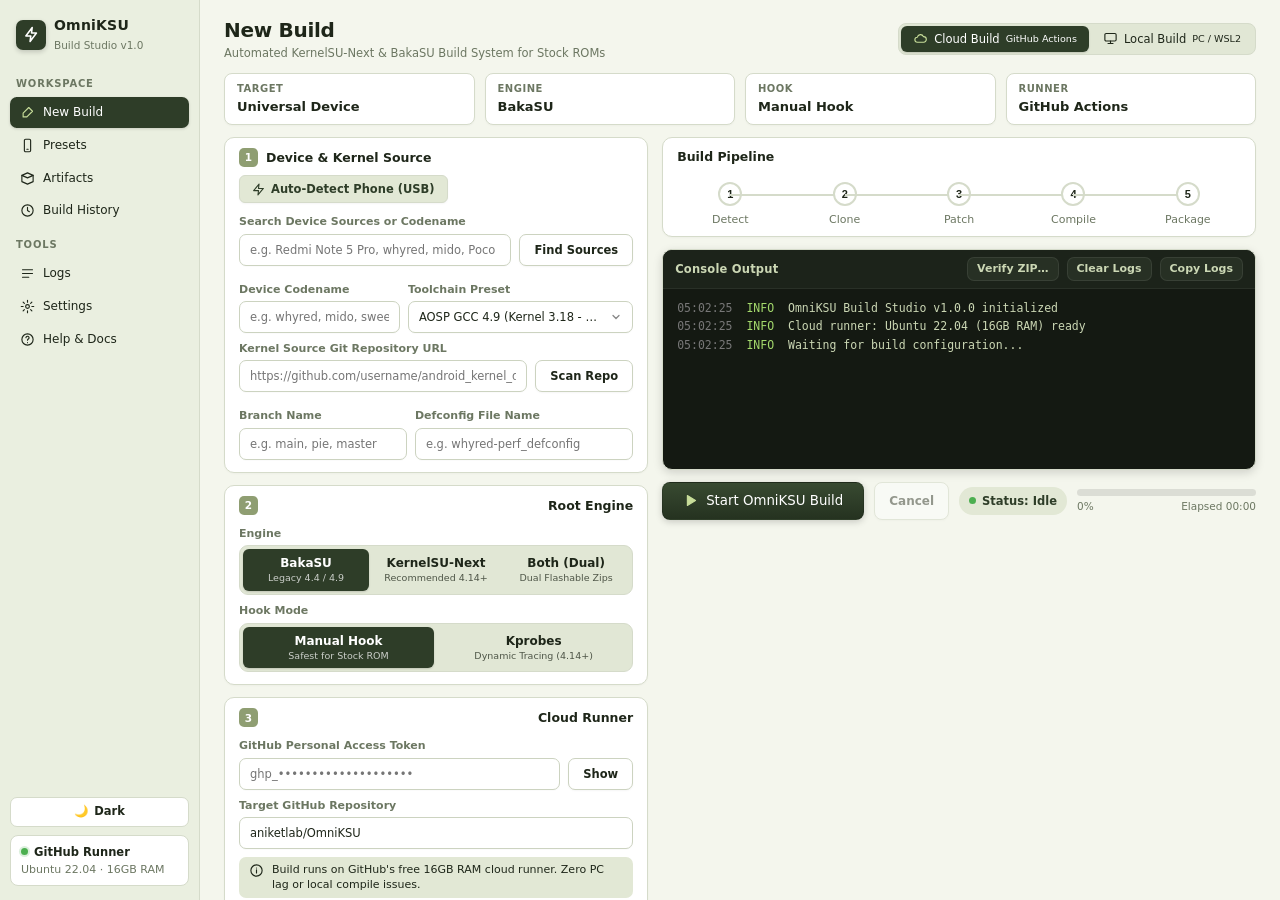
==== commit fe48fe2b: "feat(ui+verifier): fix pipeline stepper alignment, add auto-download & smart zip verifier card" ====
--- a/ui/index.html
+++ b/ui/index.html
@@ -251,11 +251,11 @@
         <section class="pn">
           <div class="ph">Build Pipeline</div>
           <div class="pipe" id="pipe">
-            <div class="stg"><u>1</u>Detect</div>
-            <div class="stg"><u>2</u>Clone</div>
-            <div class="stg"><u>3</u>Patch</div>
-            <div class="stg"><u>4</u>Compile</div>
-            <div class="stg"><u>5</u>Package</div>
+            <div class="stg"><u class="stg-num">1</u><span class="stg-label">Detect</span></div>
+            <div class="stg"><u class="stg-num">2</u><span class="stg-label">Clone</span></div>
+            <div class="stg"><u class="stg-num">3</u><span class="stg-label">Patch</span></div>
+            <div class="stg"><u class="stg-num">4</u><span class="stg-label">Compile</span></div>
+            <div class="stg"><u class="stg-num">5</u><span class="stg-label">Package</span></div>
           </div>
         </section>
 
@@ -264,11 +264,48 @@
           <div class="ch">
             <span>Console Output</span>
             <span class="row">
+              <button class="btn" id="btn-verify-ext" title="Verify any existing flashable kernel zip archive">Verify ZIP…</button>
               <button class="btn" id="clr">Clear Logs</button>
               <button class="btn" id="cpy">Copy Logs</button>
             </span>
           </div>
           <div id="log"></div>
+        </section>
+
+        <!-- Flashable Kernel Artifact Ready Card -->
+        <section id="artifact-delivery-card" class="artifact-card hide">
+          <div class="ac-header">
+            <div class="ac-title-wrap">
+              <span class="ac-badge">⭐ Ready to Flash</span>
+              <h3 id="ac-filename">OmniKSU-Kernel-Flashable.zip</h3>
+              <div class="ac-meta" id="ac-meta">17.54 MB · SHA-256: Verified</div>
+            </div>
+            <div class="ac-actions">
+              <button class="btn ac-btn primary" id="ac-btn-save" title="Save flashable zip to custom folder">
+                <svg viewBox="0 0 24 24"><path d="M19 21H5a2 2 0 01-2-2V5a2 2 0 012-2h11l5 5v11a2 2 0 01-2 2z"/><path d="M17 21v-8H7v8M7 3v5h8"/></svg>
+                Save As…
+              </button>
+              <button class="btn ac-btn" id="ac-btn-open" title="Open directory in Windows Explorer">
+                <svg viewBox="0 0 24 24"><path d="M22 19a2 2 0 01-2 2H4a2 2 0 01-2-2V5a2 2 0 012-2h5l2 3h9a2 2 0 012 2z"/></svg>
+                Open Folder
+              </button>
+              <button class="btn ac-btn" id="ac-btn-push" title="Copy directly to connected phone /sdcard/Download/">
+                <svg viewBox="0 0 24 24"><rect x="5" y="2" width="14" height="20" rx="2"/><path d="M12 18h.01"/></svg>
+                Send to Phone
+              </button>
+            </div>
+          </div>
+
+          <!-- Smart Verification Inspection Box -->
+          <div class="ac-verify-box">
+            <div class="ac-verify-title">
+              <svg viewBox="0 0 24 24"><path d="M12 22s8-4 8-10V5l-8-3-8 3v7c0 6 8 10 8 10z"/><path d="M9 12l2 2 4-4"/></svg>
+              <span>Smart Zip Verification: All 5 Pre-Flash Checks Passed</span>
+            </div>
+            <div class="ac-checks-grid" id="ac-checks-grid">
+              <!-- Dynamically populated checks -->
+            </div>
+          </div>
         </section>
 
         <!-- Build Action Bar -->
--- a/ui/styles.css
+++ b/ui/styles.css
@@ -880,60 +880,242 @@
 .rng b { color: var(--tx); }
 .hide { display: none !important; }
 
-/* Build Stepper */
+/* Build Stepper - Perfectly Aligned Vertical Stack */
 .pipe {
   display: flex;
-  padding: 12px 6px 12px;
-  overflow: auto;
+  align-items: flex-start;
+  padding: 16px 10px 10px;
+  position: relative;
+  overflow: hidden;
 }
 .stg {
   flex: 1;
-  min-width: 65px;
+  min-width: 0;
+  display: flex;
+  flex-direction: column;
+  align-items: center;
   text-align: center;
   position: relative;
-  font-size: 11px;
-  color: var(--mute);
-  font-weight: 500;
+  z-index: 1;
 }
 .stg::before {
   content: "";
   position: absolute;
-  top: 11px;
+  top: 12px;
   left: -50%;
   width: 100%;
   height: 2px;
   background: var(--pipe-line);
+  z-index: 0;
 }
 .stg:first-child::before { display: none; }
 .stg.done::before, .stg.act::before { background: var(--pipe-act); }
 
-.stg u {
+.stg u, .stg-num {
   position: relative;
-  z-index: 1;
-  display: grid;
-  place-items: center;
-  width: 22px;
-  height: 22px;
-  margin: 0 auto 5px;
+  z-index: 2;
+  display: flex;
+  align-items: center;
+  justify-content: center;
+  width: 24px;
+  height: 24px;
   border-radius: 50%;
   background: var(--card);
   border: 2px solid var(--bd);
-  font: 700 10.5px sans-serif;
+  font: 700 11px sans-serif;
   text-decoration: none;
-}
-.stg.done u {
+  box-sizing: border-box;
+  transition: all .2s ease;
+}
+.stg.done u, .stg.done .stg-num {
   background: var(--pipe-done-bg);
   border-color: var(--pipe-done-bg);
   color: var(--pipe-done-tx);
 }
-.stg.act u {
+.stg.act u, .stg.act .stg-num {
   border-color: var(--pipe-act);
   color: var(--pipe-act);
+  background: var(--card);
   box-shadow: 0 0 0 3px rgba(46,61,40,.18);
 }
-.stg.act, .stg.done {
-  color: var(--tx);
-  font-weight: 600;
+.stg .stg-label {
+  position: relative;
+  z-index: 2;
+  margin-top: 7px;
+  font-size: 11px;
+  color: var(--mute);
+  font-weight: 500;
+  white-space: nowrap;
+  line-height: 1.2;
+}
+.stg.act .stg-label, .stg.done .stg-label {
+  color: var(--tx);
+  font-weight: 600;
+}
+
+/* Flashable Kernel Delivery Card */
+.artifact-card {
+  background: var(--card);
+  border: 1px solid var(--bd);
+  border-radius: 12px;
+  padding: 16px;
+  margin-bottom: 12px;
+  box-shadow: 0 4px 16px rgba(0, 0, 0, 0.04);
+  transition: all 0.3s cubic-bezier(0.16, 1, 0.3, 1);
+  animation: slideDown 0.3s ease-out;
+}
+@keyframes slideDown {
+  from { opacity: 0; transform: translateY(-8px); }
+  to { opacity: 1; transform: translateY(0); }
+}
+
+.ac-header {
+  display: flex;
+  align-items: flex-start;
+  justify-content: space-between;
+  gap: 12px;
+  margin-bottom: 14px;
+  flex-wrap: wrap;
+}
+.ac-title-wrap {
+  flex: 1;
+  min-width: 220px;
+}
+.ac-badge {
+  display: inline-flex;
+  align-items: center;
+  gap: 5px;
+  font-size: 11px;
+  font-weight: 700;
+  color: #2e7d32;
+  background: rgba(46, 125, 50, 0.12);
+  padding: 3px 8px;
+  border-radius: 20px;
+  margin-bottom: 6px;
+  letter-spacing: 0.3px;
+}
+.ac-title-wrap h3 {
+  font-size: 14px;
+  font-weight: 700;
+  color: var(--tx);
+  margin: 0 0 4px;
+  word-break: break-all;
+  letter-spacing: -0.2px;
+}
+.ac-meta {
+  font-size: 11.5px;
+  color: var(--mute);
+  font-family: ui-monospace, SFMono-Regular, Menlo, monospace;
+}
+.ac-actions {
+  display: flex;
+  align-items: center;
+  gap: 6px;
+  flex-wrap: wrap;
+}
+.ac-btn {
+  display: inline-flex;
+  align-items: center;
+  gap: 6px;
+  padding: 7px 12px;
+  font-size: 12px;
+  font-weight: 600;
+  border-radius: 8px;
+  cursor: pointer;
+  border: 1px solid var(--bd);
+  background: var(--card);
+  color: var(--tx);
+  transition: all 0.15s ease;
+}
+.ac-btn svg {
+  width: 14px;
+  height: 14px;
+  stroke: currentColor;
+  stroke-width: 2;
+  fill: none;
+}
+.ac-btn:hover {
+  background: var(--bg);
+  border-color: var(--mute);
+}
+.ac-btn.primary {
+  background: var(--pipe-act);
+  border-color: var(--pipe-act);
+  color: #ffffff;
+}
+.ac-btn.primary:hover {
+  opacity: 0.92;
+}
+
+/* Smart Verification Box */
+.ac-verify-box {
+  background: var(--bg);
+  border: 1px solid var(--bd);
+  border-radius: 9px;
+  padding: 12px 14px;
+}
+.ac-verify-title {
+  display: flex;
+  align-items: center;
+  gap: 8px;
+  font-size: 12px;
+  font-weight: 700;
+  color: var(--tx);
+  margin-bottom: 10px;
+}
+.ac-verify-title svg {
+  width: 16px;
+  height: 16px;
+  stroke: #2e7d32;
+  stroke-width: 2;
+  fill: none;
+}
+.ac-checks-grid {
+  display: grid;
+  grid-template-columns: 1fr;
+  gap: 8px;
+}
+.ac-check-item {
+  display: flex;
+  align-items: flex-start;
+  gap: 10px;
+  font-size: 11.5px;
+}
+.ac-check-icon {
+  width: 16px;
+  height: 16px;
+  border-radius: 50%;
+  display: flex;
+  align-items: center;
+  justify-content: center;
+  flex-shrink: 0;
+  margin-top: 1px;
+}
+.ac-check-icon.pass {
+  background: rgba(46, 125, 50, 0.15);
+  color: #2e7d32;
+}
+.ac-check-icon.fail {
+  background: rgba(211, 47, 47, 0.15);
+  color: #d32f2f;
+}
+.ac-check-icon svg {
+  width: 11px;
+  height: 11px;
+  stroke: currentColor;
+  stroke-width: 2.4;
+  fill: none;
+}
+.ac-check-text {
+  flex: 1;
+}
+.ac-check-name {
+  font-weight: 600;
+  color: var(--tx);
+  margin-right: 6px;
+}
+.ac-check-desc {
+  color: var(--mute);
 }
 
 /* Console Box */
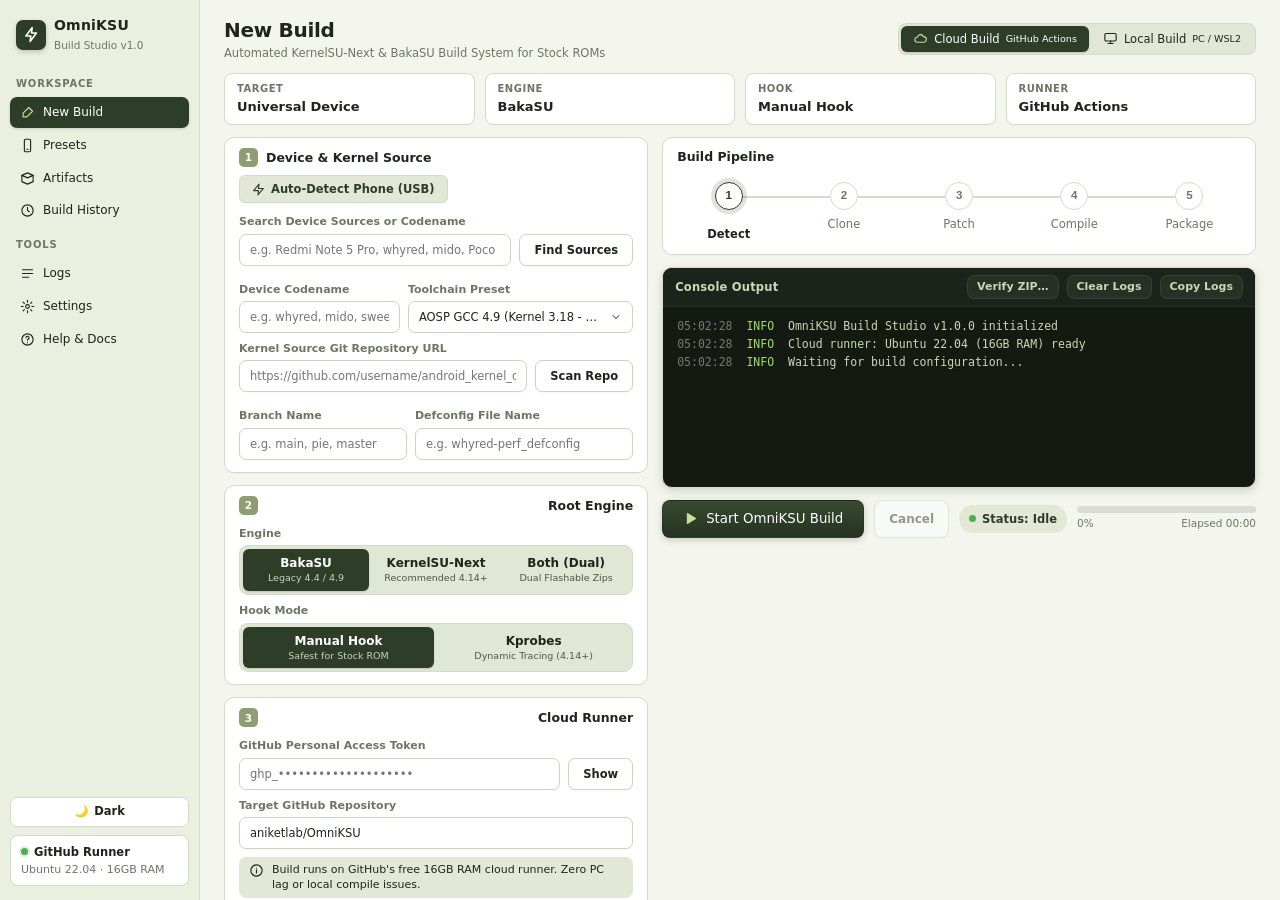
==== commit ab14436a: "fix(pipeline+lifecycle): rebuild stepper with track layer and fix build completion timer & cancel st" ====
--- a/ui/index.html
+++ b/ui/index.html
@@ -250,12 +250,32 @@
         <!-- Pipeline Stepper -->
         <section class="pn">
           <div class="ph">Build Pipeline</div>
-          <div class="pipe" id="pipe">
-            <div class="stg"><u class="stg-num">1</u><span class="stg-label">Detect</span></div>
-            <div class="stg"><u class="stg-num">2</u><span class="stg-label">Clone</span></div>
-            <div class="stg"><u class="stg-num">3</u><span class="stg-label">Patch</span></div>
-            <div class="stg"><u class="stg-num">4</u><span class="stg-label">Compile</span></div>
-            <div class="stg"><u class="stg-num">5</u><span class="stg-label">Package</span></div>
+          <div class="pipe-container">
+            <div class="pipe-track">
+              <div class="pipe-progress" id="pipe-progress"></div>
+            </div>
+            <div class="pipe" id="pipe">
+              <div class="stg act" data-step="0">
+                <div class="stg-circle"><span class="stg-num">1</span></div>
+                <span class="stg-label">Detect</span>
+              </div>
+              <div class="stg" data-step="1">
+                <div class="stg-circle"><span class="stg-num">2</span></div>
+                <span class="stg-label">Clone</span>
+              </div>
+              <div class="stg" data-step="2">
+                <div class="stg-circle"><span class="stg-num">3</span></div>
+                <span class="stg-label">Patch</span>
+              </div>
+              <div class="stg" data-step="3">
+                <div class="stg-circle"><span class="stg-num">4</span></div>
+                <span class="stg-label">Compile</span>
+              </div>
+              <div class="stg" data-step="4">
+                <div class="stg-circle"><span class="stg-num">5</span></div>
+                <span class="stg-label">Package</span>
+              </div>
+            </div>
           </div>
         </section>
 
--- a/ui/styles.css
+++ b/ui/styles.css
@@ -880,13 +880,36 @@
 .rng b { color: var(--tx); }
 .hide { display: none !important; }
 
-/* Build Stepper - Perfectly Aligned Vertical Stack */
+/* Build Stepper - Pro-level High-End Architecture */
+.pipe-container {
+  position: relative;
+  padding: 16px 8px 12px;
+}
+.pipe-track {
+  position: absolute;
+  top: 30px; /* Exact equator through 28px circles (16px padding + 14px circle radius) */
+  left: 10%;
+  right: 10%;
+  height: 2px;
+  background: var(--pipe-line);
+  z-index: 1;
+  border-radius: 2px;
+}
+.pipe-progress {
+  position: absolute;
+  top: 0;
+  left: 0;
+  height: 100%;
+  width: 0%;
+  background: var(--pipe-act);
+  border-radius: 2px;
+  transition: width 0.35s cubic-bezier(0.16, 1, 0.3, 1);
+}
 .pipe {
+  position: relative;
   display: flex;
   align-items: flex-start;
-  padding: 16px 10px 10px;
-  position: relative;
-  overflow: hidden;
+  z-index: 2;
 }
 .stg {
   flex: 1;
@@ -895,60 +918,66 @@
   flex-direction: column;
   align-items: center;
   text-align: center;
-  position: relative;
-  z-index: 1;
-}
-.stg::before {
-  content: "";
-  position: absolute;
-  top: 12px;
-  left: -50%;
-  width: 100%;
-  height: 2px;
-  background: var(--pipe-line);
-  z-index: 0;
-}
-.stg:first-child::before { display: none; }
-.stg.done::before, .stg.act::before { background: var(--pipe-act); }
-
-.stg u, .stg-num {
-  position: relative;
-  z-index: 2;
-  display: flex;
-  align-items: center;
-  justify-content: center;
-  width: 24px;
-  height: 24px;
+  user-select: none;
+}
+.stg-circle {
+  width: 28px;
+  height: 28px;
   border-radius: 50%;
   background: var(--card);
-  border: 2px solid var(--bd);
-  font: 700 11px sans-serif;
-  text-decoration: none;
+  border: 1.5px solid var(--pipe-line);
+  display: flex;
+  align-items: center;
+  justify-content: center;
   box-sizing: border-box;
-  transition: all .2s ease;
-}
-.stg.done u, .stg.done .stg-num {
+  z-index: 2;
+  transition: all 0.25s cubic-bezier(0.16, 1, 0.3, 1);
+}
+.stg-num {
+  font-family: -apple-system, BlinkMacSystemFont, "Segoe UI", Roboto, sans-serif;
+  font-size: 11.5px;
+  font-weight: 600;
+  color: var(--mute);
+  line-height: 1;
+  transition: color 0.2s ease;
+}
+
+/* Active State */
+.stg.act .stg-circle {
+  border-color: var(--pipe-act);
+  background: var(--card);
+  box-shadow: 0 0 0 4px rgba(46, 61, 40, 0.15);
+}
+.stg.act .stg-num {
+  color: var(--pipe-act);
+  font-weight: 700;
+}
+
+/* Completed (Done) State */
+.stg.done .stg-circle {
   background: var(--pipe-done-bg);
   border-color: var(--pipe-done-bg);
   color: var(--pipe-done-tx);
-}
-.stg.act u, .stg.act .stg-num {
-  border-color: var(--pipe-act);
-  color: var(--pipe-act);
-  background: var(--card);
-  box-shadow: 0 0 0 3px rgba(46,61,40,.18);
-}
+  box-shadow: 0 2px 6px rgba(46, 61, 40, 0.2);
+}
+.stg.done .stg-num {
+  color: #ffffff;
+  font-weight: 700;
+  font-size: 12.5px;
+}
+
+/* Labels */
 .stg .stg-label {
-  position: relative;
-  z-index: 2;
-  margin-top: 7px;
-  font-size: 11px;
+  margin-top: 8px;
+  font-size: 11.5px;
   color: var(--mute);
   font-weight: 500;
   white-space: nowrap;
   line-height: 1.2;
-}
-.stg.act .stg-label, .stg.done .stg-label {
+  transition: color 0.2s ease;
+}
+.stg.act .stg-label,
+.stg.done .stg-label {
   color: var(--tx);
   font-weight: 600;
 }
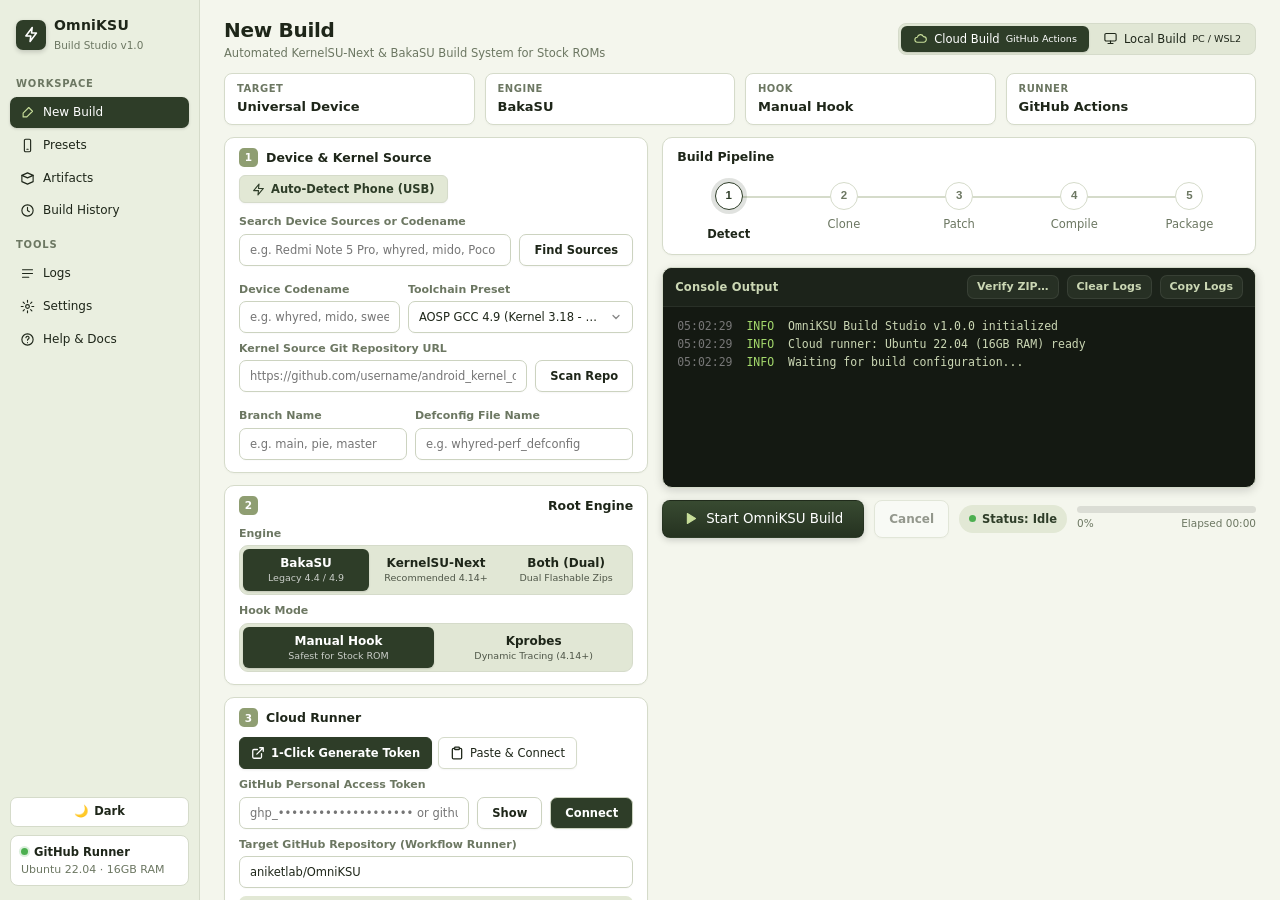
==== commit c9d34a0f: "feat(auth+fork): add 1-click token generator, smart auth hub, and 1-click auto-fork engine" ====
--- a/ui/index.html
+++ b/ui/index.html
@@ -208,18 +208,99 @@
 
         <!-- Step 3A: Cloud Runner -->
         <section class="pn" id="cloud">
-          <div class="ph"><i>3</i>Cloud Runner</div>
+          <div class="ph">
+            <span><i>3</i>Cloud Runner</span>
+            <div class="gh-account-badge hide" id="gh-badge">
+              <img id="gh-badge-avatar" class="gh-badge-avatar" src="" alt="avatar">
+              <span class="gh-badge-dot"></span>
+              <span id="gh-badge-user">@username</span>
+            </div>
+          </div>
           <div class="pb">
+            <!-- 1-Click Action Bar -->
+            <div class="gh-action-bar">
+              <button type="button" class="btn btn-gh-primary" id="btn-gen-token" title="1-Click prefilled token generation in browser">
+                <svg viewBox="0 0 24 24"><path d="M18 13v6a2 2 0 01-2 2H5a2 2 0 01-2-2V8a2 2 0 012-2h6M15 3h6v6M10 14L21 3"/></svg>
+                <span>1-Click Generate Token</span>
+              </button>
+              <button type="button" class="btn btn-gh-secondary" id="btn-paste-token" title="Paste token from clipboard and connect">
+                <svg viewBox="0 0 24 24"><path d="M16 4h2a2 2 0 012 2v14a2 2 0 01-2 2H6a2 2 0 01-2-2V6a2 2 0 012-2h2M9 2h6a1 1 0 011 1v2a1 1 0 01-1 1H9a1 1 0 01-1-1V3a1 1 0 011-1z"/></svg>
+                <span>Paste & Connect</span>
+              </button>
+              <button type="button" class="btn btn-gh-secondary hide" id="btn-cli-import" title="Directly import GitHub CLI login">
+                <svg viewBox="0 0 24 24"><path d="M13 2L3 14h9l-1 8 10-12h-9l1-8z"/></svg>
+                <span id="btn-cli-label">Import gh CLI</span>
+              </button>
+            </div>
+
+            <!-- Token Input Row -->
             <label>GitHub Personal Access Token</label>
             <div class="row">
-              <input type="password" id="tok" placeholder="ghp_••••••••••••••••••••">
-              <button class="btn" id="eye">Show</button>
-            </div>
-            <label>Target GitHub Repository</label>
-            <input type="text" id="target-repo" value="aniketlab/OmniKSU">
+              <input type="password" id="tok" placeholder="ghp_•••••••••••••••••••• or github_pat_••••">
+              <button type="button" class="btn" id="eye">Show</button>
+              <button type="button" class="btn btn-connect" id="btn-connect-token">Connect</button>
+            </div>
+
+            <!-- Connected Account & Auto-Fork Hub Card -->
+            <div id="gh-hub-card" class="gh-hub-card hide">
+              <div class="gh-hub-user-row">
+                <img id="gh-user-avatar" class="gh-user-avatar" src="" alt="avatar">
+                <div class="gh-user-info">
+                  <div class="gh-user-title">
+                    <strong id="gh-user-fullname">Full Name</strong>
+                    <span id="gh-user-handle">@username</span>
+                  </div>
+                  <div class="gh-scopes-text" id="gh-scopes-text">Scopes: repo, workflow (Active)</div>
+                </div>
+                <button type="button" class="btn-text-action" id="btn-disconnect-gh" title="Disconnect this token">Disconnect</button>
+              </div>
+
+              <!-- Fork Status Section inside Hub Card -->
+              <div id="gh-fork-status-box" class="gh-fork-box">
+                <!-- State 1: Fork is active -->
+                <div id="fork-status-ready" class="fork-state-row hide">
+                  <svg viewBox="0 0 24 24" class="svg-ready"><path d="M20 6L9 17l-5-5"/></svg>
+                  <div class="fork-text-col">
+                    <span class="fork-title-text">Personal Fork Active</span>
+                    <span class="fork-meta-text"><b id="fork-active-repo">username/OmniKSU</b> · 2,000 free runner mins/mo available</span>
+                  </div>
+                </div>
+
+                <!-- State 2: Fork is missing, needs 1-click fork -->
+                <div id="fork-status-missing" class="fork-state-row fork-alert-box hide">
+                  <div class="fork-alert-header">
+                    <svg viewBox="0 0 24 24" class="svg-warn"><path d="M12 9v4m0 4h.01M21 12a9 9 0 11-18 0 9 9 0 0118 0z"/></svg>
+                    <div class="fork-text-col">
+                      <span class="fork-title-text">Fork Required on your GitHub</span>
+                      <span class="fork-meta-text">GitHub rules ke mutabik Cloud Actions aapke apne account ke fork pe run hote hain.</span>
+                    </div>
+                  </div>
+                  <button type="button" class="btn btn-do-fork" id="btn-do-fork">
+                    <svg viewBox="0 0 24 24"><path d="M6 3v12M18 9a3 3 0 100-6 3 3 0 000 6zM6 21a3 3 0 100-6 3 3 0 000 6zM18 6a9 9 0 01-9 9"/></svg>
+                    <span id="btn-fork-label">1-Click Auto-Fork OmniKSU</span>
+                  </button>
+                </div>
+
+                <!-- State 3: User is the upstream owner -->
+                <div id="fork-status-owner" class="fork-state-row hide">
+                  <svg viewBox="0 0 24 24" class="svg-owner"><path d="M12 2l3.09 6.26L22 9.27l-5 4.87 1.18 6.88L12 17.77l-6.18 3.25L7 14.14 2 9.27l6.91-1.01L12 2z"/></svg>
+                  <div class="fork-text-col">
+                    <span class="fork-title-text">Repository Owner</span>
+                    <span class="fork-meta-text">Running directly on upstream <b>aniketlab/OmniKSU</b></span>
+                  </div>
+                </div>
+              </div>
+            </div>
+
+            <!-- Target Repo Field -->
+            <div class="target-repo-section" style="margin-top: 8px;">
+              <label>Target GitHub Repository (Workflow Runner)</label>
+              <input type="text" id="target-repo" value="aniketlab/OmniKSU">
+            </div>
+
             <div class="note">
               <svg viewBox="0 0 24 24"><circle cx="12" cy="12" r="9"/><path d="M12 11v5M12 8h.01"/></svg>
-              Build runs on GitHub's free 16GB RAM cloud runner. Zero PC lag or local compile issues.
+              <span>Build runs on GitHub's free 16GB RAM cloud runner. Apne fork pe run karne se aapko har mahine 2,000 runner minutes free milte hain aur repo secrets safe rehte hain.</span>
             </div>
           </div>
         </section>
--- a/ui/styles.css
+++ b/ui/styles.css
@@ -1282,6 +1282,275 @@
 }
 
 /* ==========================================================================
+   Smart GitHub Cloud Runner & Auto-Fork Hub
+   ========================================================================== */
+.gh-account-badge {
+  display: inline-flex;
+  align-items: center;
+  gap: 6px;
+  background: var(--bg);
+  border: 1px solid var(--bd);
+  border-radius: 20px;
+  padding: 3px 8px;
+  font-size: 11px;
+  font-weight: 600;
+  color: var(--tx);
+  animation: fadeIn 0.25s ease;
+}
+.gh-account-badge.hide { display: none; }
+.gh-badge-avatar {
+  width: 16px;
+  height: 16px;
+  border-radius: 50%;
+  object-fit: cover;
+  background: var(--bd);
+}
+.gh-badge-dot {
+  width: 6px;
+  height: 6px;
+  border-radius: 50%;
+  background: #4caf50;
+  box-shadow: 0 0 4px rgba(76, 175, 80, 0.6);
+}
+
+.gh-action-bar {
+  display: flex;
+  gap: 6px;
+  flex-wrap: wrap;
+  align-items: center;
+  margin-bottom: 8px;
+}
+.btn-gh-primary {
+  background: var(--olive);
+  color: var(--lime);
+  border: 1px solid var(--olive);
+  border-radius: 6px;
+  padding: 6px 11px;
+  font-size: 11.5px;
+  font-weight: 600;
+  cursor: pointer;
+  display: inline-flex;
+  align-items: center;
+  gap: 6px;
+  box-shadow: 0 1px 3px rgba(0, 0, 0, 0.08);
+  transition: all 0.18s ease;
+}
+.btn-gh-primary:hover {
+  background: var(--olive2);
+  transform: translateY(-1px);
+}
+.btn-gh-primary svg {
+  width: 14px;
+  height: 14px;
+  stroke: var(--lime);
+  stroke-width: 2.2;
+  fill: none;
+}
+
+.btn-gh-secondary {
+  background: var(--card);
+  border: 1px solid var(--bd);
+  color: var(--tx);
+  border-radius: 6px;
+  padding: 6px 11px;
+  font-size: 11.5px;
+  font-weight: 500;
+  cursor: pointer;
+  display: inline-flex;
+  align-items: center;
+  gap: 6px;
+  transition: all 0.18s ease;
+}
+.btn-gh-secondary:hover {
+  border-color: var(--olive);
+  background: var(--bg);
+}
+.btn-gh-secondary svg {
+  width: 14px;
+  height: 14px;
+  stroke: currentColor;
+  stroke-width: 2.2;
+  fill: none;
+}
+.btn-gh-secondary.hide { display: none; }
+
+.btn-connect {
+  background: var(--olive);
+  color: var(--lime);
+  font-weight: 600;
+}
+.btn-connect:hover {
+  background: var(--olive2);
+}
+
+.gh-hub-card {
+  background: var(--card);
+  border: 1px solid var(--bd);
+  border-radius: 8px;
+  padding: 10px 12px;
+  margin-top: 10px;
+  margin-bottom: 8px;
+  box-shadow: 0 1px 3px rgba(0, 0, 0, 0.03);
+  animation: fadeIn 0.25s ease;
+}
+.gh-hub-card.hide { display: none; }
+
+.gh-hub-user-row {
+  display: flex;
+  align-items: center;
+  gap: 10px;
+}
+.gh-user-avatar {
+  width: 34px;
+  height: 34px;
+  border-radius: 50%;
+  border: 1.5px solid var(--bd);
+  object-fit: cover;
+  background: var(--bg);
+}
+.gh-user-info {
+  flex: 1;
+  min-width: 0;
+}
+.gh-user-title {
+  display: flex;
+  align-items: center;
+  gap: 6px;
+}
+.gh-user-title strong {
+  font-size: 13px;
+  color: var(--tx);
+  font-weight: 700;
+}
+.gh-user-title span {
+  font-size: 11.5px;
+  color: var(--mute);
+}
+.gh-scopes-text {
+  font-size: 10px;
+  color: var(--mute);
+  margin-top: 1px;
+}
+.btn-text-action {
+  background: transparent;
+  border: none;
+  font-size: 11px;
+  color: var(--mute);
+  cursor: pointer;
+  padding: 4px 6px;
+  border-radius: 4px;
+  text-decoration: underline;
+  transition: color 0.15s ease;
+}
+.btn-text-action:hover {
+  color: var(--err);
+}
+
+.gh-fork-box {
+  margin-top: 8px;
+  padding-top: 8px;
+  border-top: 1px dashed var(--bd);
+}
+.fork-state-row {
+  display: flex;
+  align-items: center;
+  gap: 8px;
+}
+.fork-state-row.hide { display: none !important; }
+
+.fork-text-col {
+  flex: 1;
+  min-width: 0;
+}
+.fork-title-text {
+  display: block;
+  font-size: 11.5px;
+  font-weight: 700;
+  color: var(--tx);
+}
+.fork-meta-text {
+  display: block;
+  font-size: 10.5px;
+  color: var(--mute);
+  margin-top: 1px;
+}
+.fork-meta-text b {
+  color: var(--tx);
+}
+
+.svg-ready {
+  width: 18px;
+  height: 18px;
+  stroke: #2e7d32;
+  stroke-width: 2.2;
+  fill: none;
+  flex-shrink: 0;
+}
+.svg-warn {
+  width: 18px;
+  height: 18px;
+  stroke: #ed6c02;
+  stroke-width: 2.2;
+  fill: none;
+  flex-shrink: 0;
+}
+.svg-owner {
+  width: 18px;
+  height: 18px;
+  stroke: #d97706;
+  stroke-width: 2.2;
+  fill: rgba(217, 119, 6, 0.15);
+  flex-shrink: 0;
+}
+
+.fork-alert-box {
+  background: rgba(237, 108, 2, 0.08);
+  border: 1px solid rgba(237, 108, 2, 0.25);
+  border-radius: 6px;
+  padding: 8px 10px;
+  flex-direction: column;
+  align-items: stretch;
+  gap: 8px;
+}
+.fork-alert-header {
+  display: flex;
+  align-items: flex-start;
+  gap: 8px;
+}
+.btn-do-fork {
+  align-self: flex-start;
+  background: #2e7d32;
+  color: #ffffff;
+  border: none;
+  border-radius: 5px;
+  padding: 6px 12px;
+  font-size: 11.5px;
+  font-weight: 600;
+  cursor: pointer;
+  display: inline-flex;
+  align-items: center;
+  gap: 6px;
+  box-shadow: 0 1px 3px rgba(46, 125, 50, 0.3);
+  transition: all 0.18s ease;
+}
+.btn-do-fork:hover {
+  background: #1b5e20;
+  transform: translateY(-1px);
+}
+.btn-do-fork svg {
+  width: 14px;
+  height: 14px;
+  stroke: #ffffff;
+  stroke-width: 2.2;
+  fill: none;
+}
+.btn-do-fork:disabled {
+  opacity: 0.6;
+  cursor: not-allowed;
+  transform: none;
+}
+
+/* ==========================================================================
    Responsive Adaptations for Small Desktop Screens & Window Resizing
    ========================================================================== */
 @media (max-width: 1140px) {
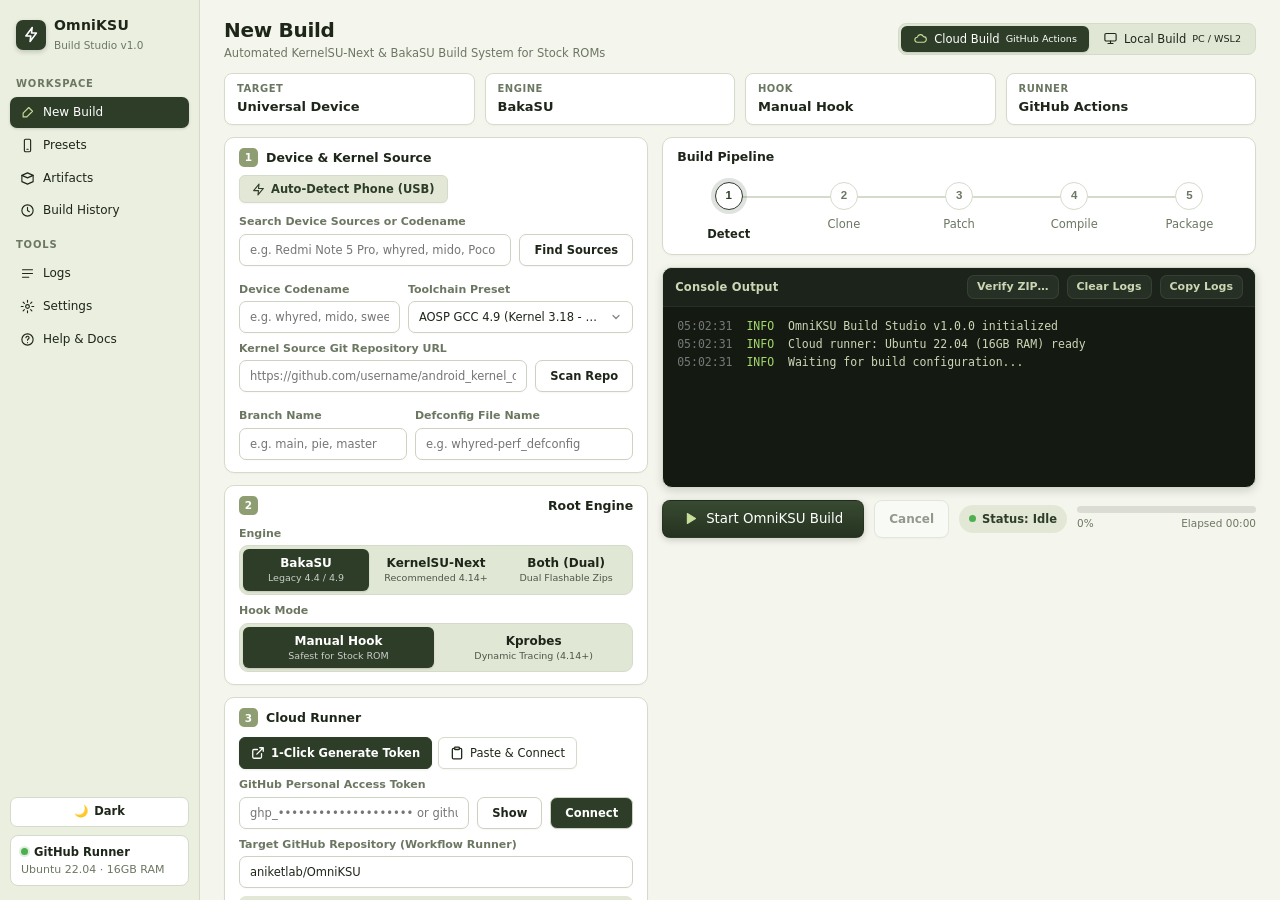
==== commit f582ad8c: "docs(ui): standardize all UI copy to professional enterprise English" ====
--- a/ui/index.html
+++ b/ui/index.html
@@ -272,7 +272,7 @@
                     <svg viewBox="0 0 24 24" class="svg-warn"><path d="M12 9v4m0 4h.01M21 12a9 9 0 11-18 0 9 9 0 0118 0z"/></svg>
                     <div class="fork-text-col">
                       <span class="fork-title-text">Fork Required on your GitHub</span>
-                      <span class="fork-meta-text">GitHub rules ke mutabik Cloud Actions aapke apne account ke fork pe run hote hain.</span>
+                      <span class="fork-meta-text">GitHub Actions requires workflow dispatch permissions on your personal repository fork.</span>
                     </div>
                   </div>
                   <button type="button" class="btn btn-do-fork" id="btn-do-fork">
@@ -300,7 +300,7 @@
 
             <div class="note">
               <svg viewBox="0 0 24 24"><circle cx="12" cy="12" r="9"/><path d="M12 11v5M12 8h.01"/></svg>
-              <span>Build runs on GitHub's free 16GB RAM cloud runner. Apne fork pe run karne se aapko har mahine 2,000 runner minutes free milte hain aur repo secrets safe rehte hain.</span>
+              <span>Builds execute on GitHub's free 16 GB RAM cloud runners. Running via your personal fork utilizes your 2,000 free monthly runner minutes while keeping repository credentials secure.</span>
             </div>
           </div>
         </section>
